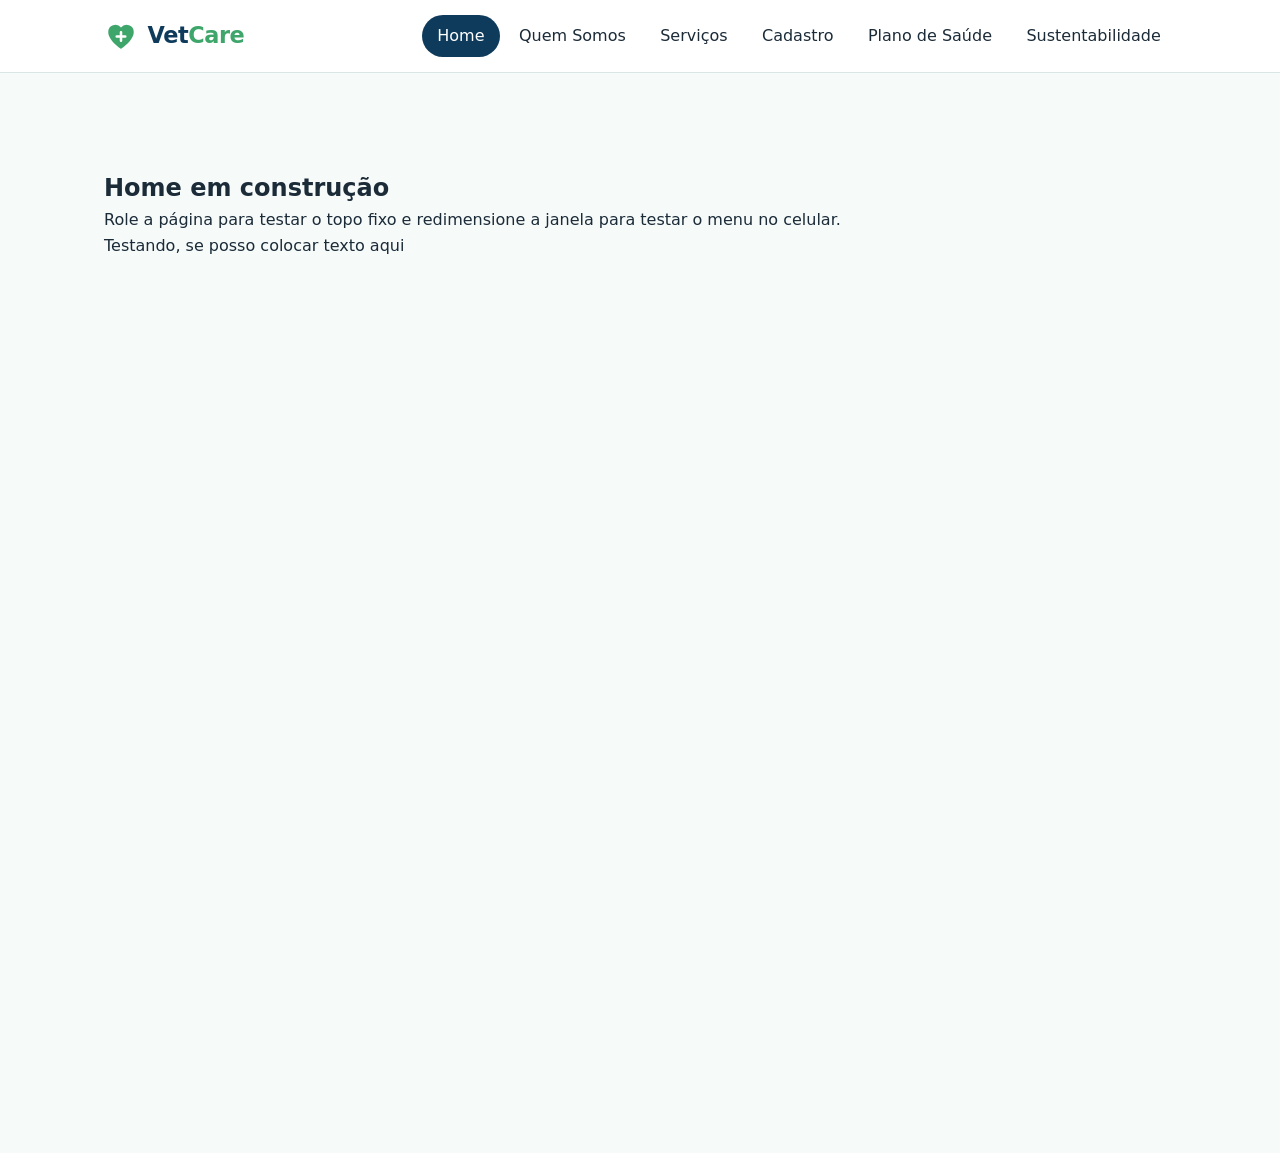
==== site/index.html @ 45925274 "Adiciona base do site: topo, menu e estilos compartilhados" ====
<!DOCTYPE html>
<html lang="pt-BR">
<head>
  <meta charset="UTF-8">
  <meta name="viewport" content="width=device-width, initial-scale=1.0">
  <title>VetCare - Clínica Veterinária</title>

  <link rel="stylesheet" href="css/base.css">
  <link rel="stylesheet" href="css/topo.css">
</head>
<body>

  <header class="topo" data-include="components/header.html"></header>

  <main>
    <!-- Provisório: só para testar o topo. A Home de verdade entra nas próximas partes. -->
    <section class="container" style="padding-block: 6rem; min-height: 120vh;">
      <h1>Home em construção</h1>
      <p>Role a página para testar o topo fixo e redimensione a janela para testar o menu no celular.</p>
      <p> Testando, se posso colocar texto aqui</p>
    </section>
  </main>

  <script src="js/include.js" defer></script>
  <script src="js/menu.js" defer></script>
</body>
</html>
---- site/css/base.css ----
/* ==========================================================
   base.css - padrões compartilhados do site VetCare
   Cores, fontes, espaçamentos e reset. Todas as páginas usam.
   ========================================================== */

:root {
  /* Cores */
  --cor-azul: #0e3b5c;          /* azul profundo: títulos, logo, confiança */
  --cor-azul-medio: #2a6f97;    /* azul de apoio: links e detalhes */
  --cor-verde: #3fa66b;         /* verde saúde: destaques e botões */
  --cor-verde-escuro: #2d8a55;  /* verde no hover */
  --cor-verde-claro: #e3f3ea;   /* fundos suaves */
  --cor-fundo: #f6faf9;         /* fundo geral da página */
  --cor-branco: #ffffff;
  --cor-texto: #1b2b38;
  --cor-texto-suave: #4d6070;
  --cor-borda: #d9e6e3;

  /* Tipografia (para trocar a fonte do site inteiro, mude só esta linha) */
  --fonte: "Segoe UI", system-ui, -apple-system, "Helvetica Neue", Arial, sans-serif;

  /* Espaçamentos */
  --espaco-1: 0.5rem;
  --espaco-2: 1rem;
  --espaco-3: 1.5rem;
  --espaco-4: 2.5rem;
  --espaco-5: 4rem;
  --espaco-6: 6rem;

  /* Layout */
  --largura-max: 1120px;
  --raio: 12px;
}

/* Reset simples */
*, *::before, *::after { box-sizing: border-box; }
* { margin: 0; padding: 0; }

html { scroll-behavior: smooth; }

body {
  font-family: var(--fonte);
  font-size: 1rem;
  line-height: 1.6;
  color: var(--cor-texto);
  background: var(--cor-fundo);
}

img, svg { display: block; max-width: 100%; }
a { color: var(--cor-azul-medio); }

/* Container: centraliza o conteúdo e limita a largura */
.container {
  width: 100%;
  max-width: var(--largura-max);
  margin-inline: auto;
  padding-inline: var(--espaco-3);
}

/* Foco visível para quem navega pelo teclado */
:focus-visible {
  outline: 3px solid var(--cor-azul-medio);
  outline-offset: 2px;
}

/* Respeita quem prefere menos animação */
@media (prefers-reduced-motion: reduce) {
  html { scroll-behavior: auto; }
  *, *::before, *::after { transition: none !important; animation: none !important; }
}
---- site/css/topo.css ----
/* ==========================================================
   topo.css - cabeçalho e menu de navegação (todas as páginas)
   ========================================================== */

.topo {
  position: sticky;
  top: 0;
  z-index: 100;
  background: rgba(255, 255, 255, 0.94);
  backdrop-filter: blur(8px);
  border-bottom: 1px solid var(--cor-borda);
}

.topo__container {
  display: flex;
  align-items: center;
  justify-content: space-between;
  min-height: 72px;
}

/* Logo */
.topo__logo {
  display: flex;
  align-items: center;
  gap: 0.6rem;
  font-size: 1.4rem;
  font-weight: 700;
  letter-spacing: -0.02em;
  color: var(--cor-azul);
  text-decoration: none;
}
.topo__logo-icone { width: 34px; height: 34px; }
.topo__logo-care { color: var(--cor-verde); }

/* Menu (computador) */
.topo__menu ul {
  display: flex;
  gap: 0.25rem;
  list-style: none;
}
.topo__menu a {
  display: block;
  padding: 0.5rem 0.95rem;
  border-radius: 999px;
  font-weight: 500;
  color: var(--cor-texto);
  text-decoration: none;
  transition: background 0.2s, color 0.2s;
}
.topo__menu a:hover { background: var(--cor-verde-claro); color: var(--cor-azul); }
.topo__menu a.ativo { background: var(--cor-azul); color: var(--cor-branco); }

/* Botão hambúrguer (escondido no computador) */
.topo__botao {
  display: none;
  width: 44px;
  height: 44px;
  background: none;
  border: 1px solid var(--cor-borda);
  border-radius: 10px;
  cursor: pointer;
  position: relative;
}
.topo__botao-linha {
  position: absolute;
  left: 11px;
  width: 20px;
  height: 2px;
  background: var(--cor-azul);
  border-radius: 2px;
  transition: transform 0.25s, opacity 0.2s;
}
.topo__botao-linha:nth-child(1) { top: 14px; }
.topo__botao-linha:nth-child(2) { top: 21px; }
.topo__botao-linha:nth-child(3) { top: 28px; }
.topo__botao[aria-expanded="true"] .topo__botao-linha:nth-child(1) { transform: translateY(7px) rotate(45deg); }
.topo__botao[aria-expanded="true"] .topo__botao-linha:nth-child(2) { opacity: 0; }
.topo__botao[aria-expanded="true"] .topo__botao-linha:nth-child(3) { transform: translateY(-7px) rotate(-45deg); }

/* Celular e tablet pequeno */
@media (max-width: 860px) {
  .topo__botao { display: block; }

  .topo__menu {
    display: none;
    position: absolute;
    top: 100%;
    left: 0;
    right: 0;
    padding: var(--espaco-2) var(--espaco-3) var(--espaco-3);
    background: var(--cor-branco);
    border-bottom: 1px solid var(--cor-borda);
  }
  .topo__menu--aberto { display: block; }
  .topo__menu ul { flex-direction: column; gap: 0.15rem; }
  .topo__menu a { padding: 0.8rem 1rem; border-radius: 10px; }
}
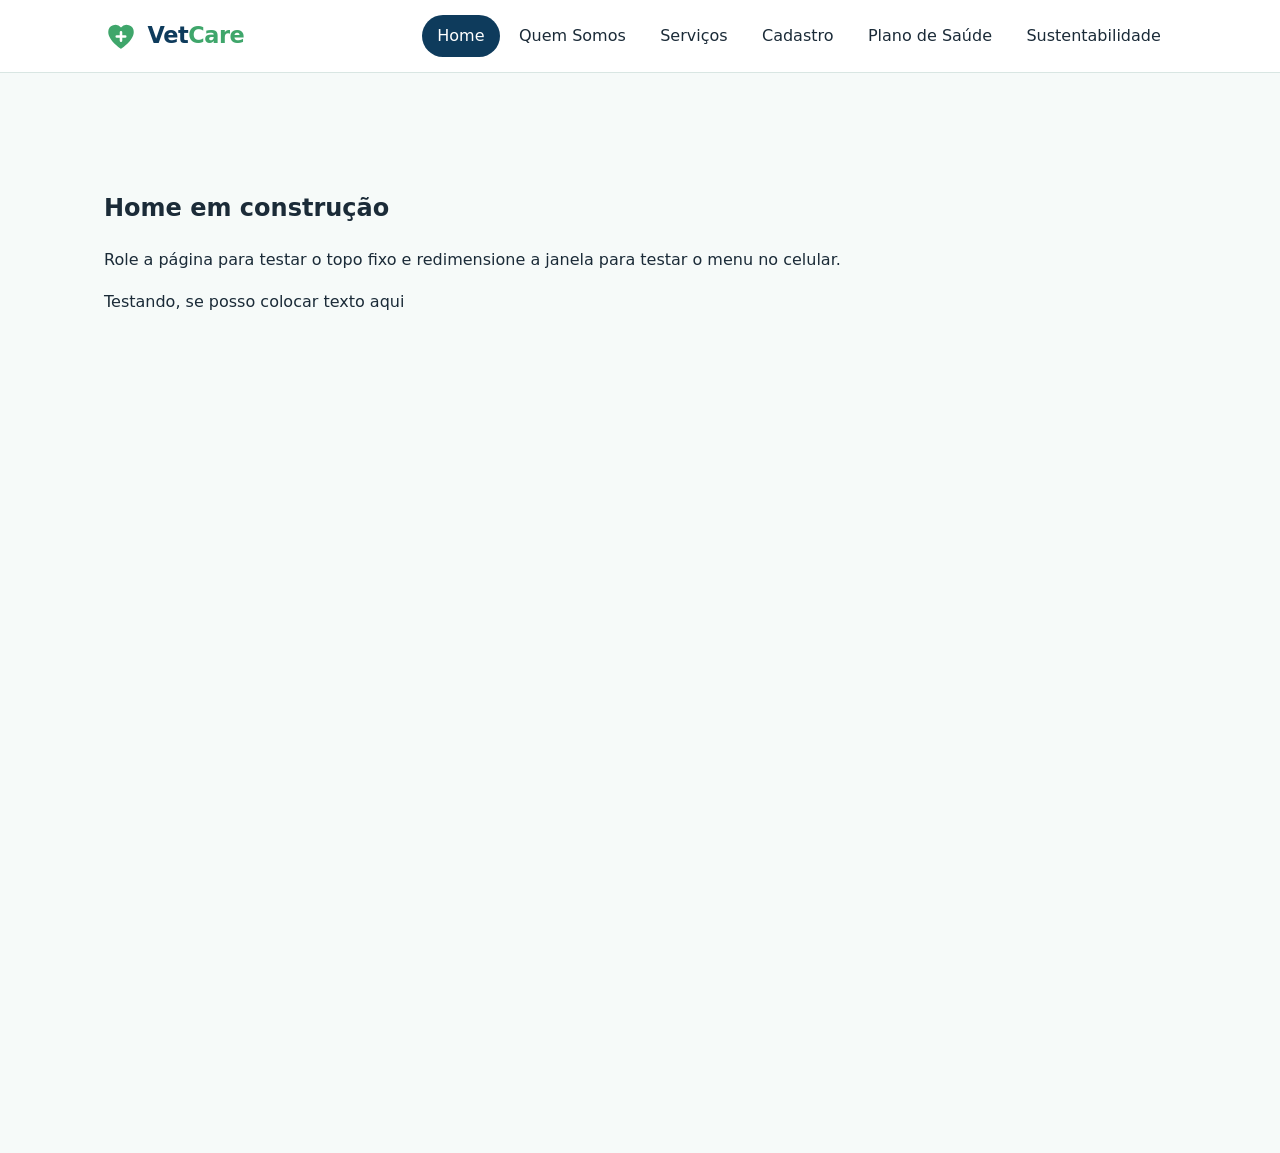
==== commit ca1e4e73: "Adiciona padrao.css e home.css, remove base.css e liga o topo nas paginas" ====
--- a/site/index.html
+++ b/site/index.html
@@ -5,8 +5,9 @@
   <meta name="viewport" content="width=device-width, initial-scale=1.0">
   <title>VetCare - Clínica Veterinária</title>
 
-  <link rel="stylesheet" href="css/base.css">
-  <link rel="stylesheet" href="css/topo.css">
+<link rel="stylesheet" href="css/padrao.css">
+<link rel="stylesheet" href="css/topo.css">
+<link rel="stylesheet" href="css/home.css">
 </head>
 <body>
 
@@ -14,7 +15,7 @@
 
   <main>
     <!-- Provisório: só para testar o topo. A Home de verdade entra nas próximas partes. -->
-    <section class="container" style="padding-block: 6rem; min-height: 120vh;">
+    <section class="home-container" style="padding-block: 6rem; min-height: 120vh;">
       <h1>Home em construção</h1>
       <p>Role a página para testar o topo fixo e redimensione a janela para testar o menu no celular.</p>
       <p> Testando, se posso colocar texto aqui</p>
--- a/site/css/padrao.css
+++ b/site/css/padrao.css
@@ -0,0 +1,45 @@
+/* ==========================================================
+   padrao.css - padrões comuns a TODAS as páginas do VetCare
+   Só o que precisa ser igual: cores, fonte e base do body.
+   Layout e detalhes de cada página ficam no CSS da própria página.
+   ========================================================== */
+
+:root {
+  /* Paleta do site */
+  --cor-azul: #0e3b5c;
+  --cor-azul-medio: #2a6f97;
+  --cor-verde: #3fa66b;
+  --cor-verde-escuro: #2d8a55;
+  --cor-verde-claro: #e3f3ea;
+  --cor-fundo: #f6faf9;
+  --cor-branco: #ffffff;
+  --cor-texto: #1b2b38;
+  --cor-texto-suave: #4d6070;
+  --cor-borda: #d9e6e3;
+
+  /* Fonte do site (para trocar em todas as páginas, mude só esta linha) */
+  --fonte: "Segoe UI", system-ui, -apple-system, "Helvetica Neue", Arial, sans-serif;
+}
+
+*, *::before, *::after {
+  box-sizing: border-box;
+}
+
+body {
+  margin: 0;
+  font-family: var(--fonte);
+  font-size: 1rem;
+  line-height: 1.6;
+  color: var(--cor-texto);
+  background: var(--cor-fundo);
+}
+
+img, svg {
+  max-width: 100%;
+}
+
+/* Foco visível para quem navega pelo teclado */
+:focus-visible {
+  outline: 3px solid var(--cor-azul-medio);
+  outline-offset: 2px;
+}
--- a/site/css/topo.css
+++ b/site/css/topo.css
@@ -1,21 +1,56 @@
 /* ==========================================================
-   topo.css - cabeçalho e menu de navegação (todas as páginas)
+   topo.css - cabeçalho e menu de navegação (compartilhado)
+
+   Este arquivo é AUTOSSUFICIENTE: não depende do CSS de nenhuma
+   página (base.css, style.css etc.).
    ========================================================== */
 
 .topo {
+  /* Cores e fonte do topo (ficam só aqui dentro) */
+  --topo-azul: #0e3b5c;
+  --topo-azul-medio: #2a6f97;
+  --topo-verde: #3fa66b;
+--topo-verde-claro: #e3f3ea;
+  --topo-branco: #ffffff;
+  --topo-texto: #1b2b38;
+  --topo-borda: #d9e6e3;
+  --topo-fonte: "Segoe UI", system-ui, -apple-system, "Helvetica Neue", Arial, sans-serif;
+
   position: sticky;
   top: 0;
   z-index: 100;
   background: rgba(255, 255, 255, 0.94);
   backdrop-filter: blur(8px);
-  border-bottom: 1px solid var(--cor-borda);
+  border-bottom: 1px solid var(--topo-borda);
+  font-family: var(--topo-fonte);
+  font-size: 1rem;
+  line-height: 1.6;
+  text-align: left;
+}
+
+/* Reset local: só vale dentro do topo */
+.topo,
+.topo *,
+.topo *::before,
+.topo *::after {
+  box-sizing: border-box;
+}
+.topo ul,
+.topo li {
+  margin: 0;
+  padding: 0;
+  list-style: none;
 }
 
 .topo__container {
   display: flex;
   align-items: center;
   justify-content: space-between;
+  width: 100%;
+  max-width: 1120px;
   min-height: 72px;
+  margin-inline: auto;
+  padding-inline: 1.5rem;
 }
 
 /* Logo */
@@ -26,37 +61,37 @@
   font-size: 1.4rem;
   font-weight: 700;
   letter-spacing: -0.02em;
-  color: var(--cor-azul);
+  color: var(--topo-azul);
   text-decoration: none;
 }
-.topo__logo-icone { width: 34px; height: 34px; }
-.topo__logo-care { color: var(--cor-verde); }
+.topo__logo-icone { display: block; width: 34px; height: 34px; }
+.topo__logo-care { color: var(--topo-verde); }
 
 /* Menu (computador) */
 .topo__menu ul {
   display: flex;
   gap: 0.25rem;
-  list-style: none;
 }
 .topo__menu a {
   display: block;
   padding: 0.5rem 0.95rem;
   border-radius: 999px;
   font-weight: 500;
-  color: var(--cor-texto);
+  color: var(--topo-texto);
   text-decoration: none;
   transition: background 0.2s, color 0.2s;
 }
-.topo__menu a:hover { background: var(--cor-verde-claro); color: var(--cor-azul); }
-.topo__menu a.ativo { background: var(--cor-azul); color: var(--cor-branco); }
+.topo__menu a:hover { background: var(--topo-verde-claro); color: var(--topo-azul); }
+.topo__menu a.ativo { background: var(--topo-azul); color: var(--topo-branco); }
 
 /* Botão hambúrguer (escondido no computador) */
 .topo__botao {
   display: none;
   width: 44px;
   height: 44px;
+  padding: 0;
   background: none;
-  border: 1px solid var(--cor-borda);
+  border: 1px solid var(--topo-borda);
   border-radius: 10px;
   cursor: pointer;
   position: relative;
@@ -66,7 +101,7 @@
   left: 11px;
   width: 20px;
   height: 2px;
-  background: var(--cor-azul);
+  background: var(--topo-azul);
   border-radius: 2px;
   transition: transform 0.25s, opacity 0.2s;
 }
@@ -76,6 +111,18 @@
 .topo__botao[aria-expanded="true"] .topo__botao-linha:nth-child(1) { transform: translateY(7px) rotate(45deg); }
 .topo__botao[aria-expanded="true"] .topo__botao-linha:nth-child(2) { opacity: 0; }
 .topo__botao[aria-expanded="true"] .topo__botao-linha:nth-child(3) { transform: translateY(-7px) rotate(-45deg); }
+
+/* Foco visível para quem navega pelo teclado */
+.topo a:focus-visible,
+.topo button:focus-visible {
+  outline: 3px solid var(--topo-azul-medio);
+  outline-offset: 2px;
+}
+
+/* Respeita quem prefere menos animação */
+@media (prefers-reduced-motion: reduce) {
+  .topo * { transition: none !important; }
+}
 
 /* Celular e tablet pequeno */
 @media (max-width: 860px) {
@@ -87,11 +134,11 @@
     top: 100%;
     left: 0;
     right: 0;
-    padding: var(--espaco-2) var(--espaco-3) var(--espaco-3);
-    background: var(--cor-branco);
-    border-bottom: 1px solid var(--cor-borda);
+    padding: 1rem 1.5rem 1.5rem;
+    background: var(--topo-branco);
+    border-bottom: 1px solid var(--topo-borda);
   }
   .topo__menu--aberto { display: block; }
   .topo__menu ul { flex-direction: column; gap: 0.15rem; }
   .topo__menu a { padding: 0.8rem 1rem; border-radius: 10px; }
-}
+}
--- a/site/css/home.css
+++ b/site/css/home.css
@@ -0,0 +1,11 @@
+/* ==========================================================
+   home.css - estilos da página Home (index.html)
+    CSS só do Home
+   ========================================================== */
+
+.home-container {
+  width: 100%;
+  max-width: 1120px;
+  margin-inline: auto;
+  padding-inline: 1.5rem;
+}
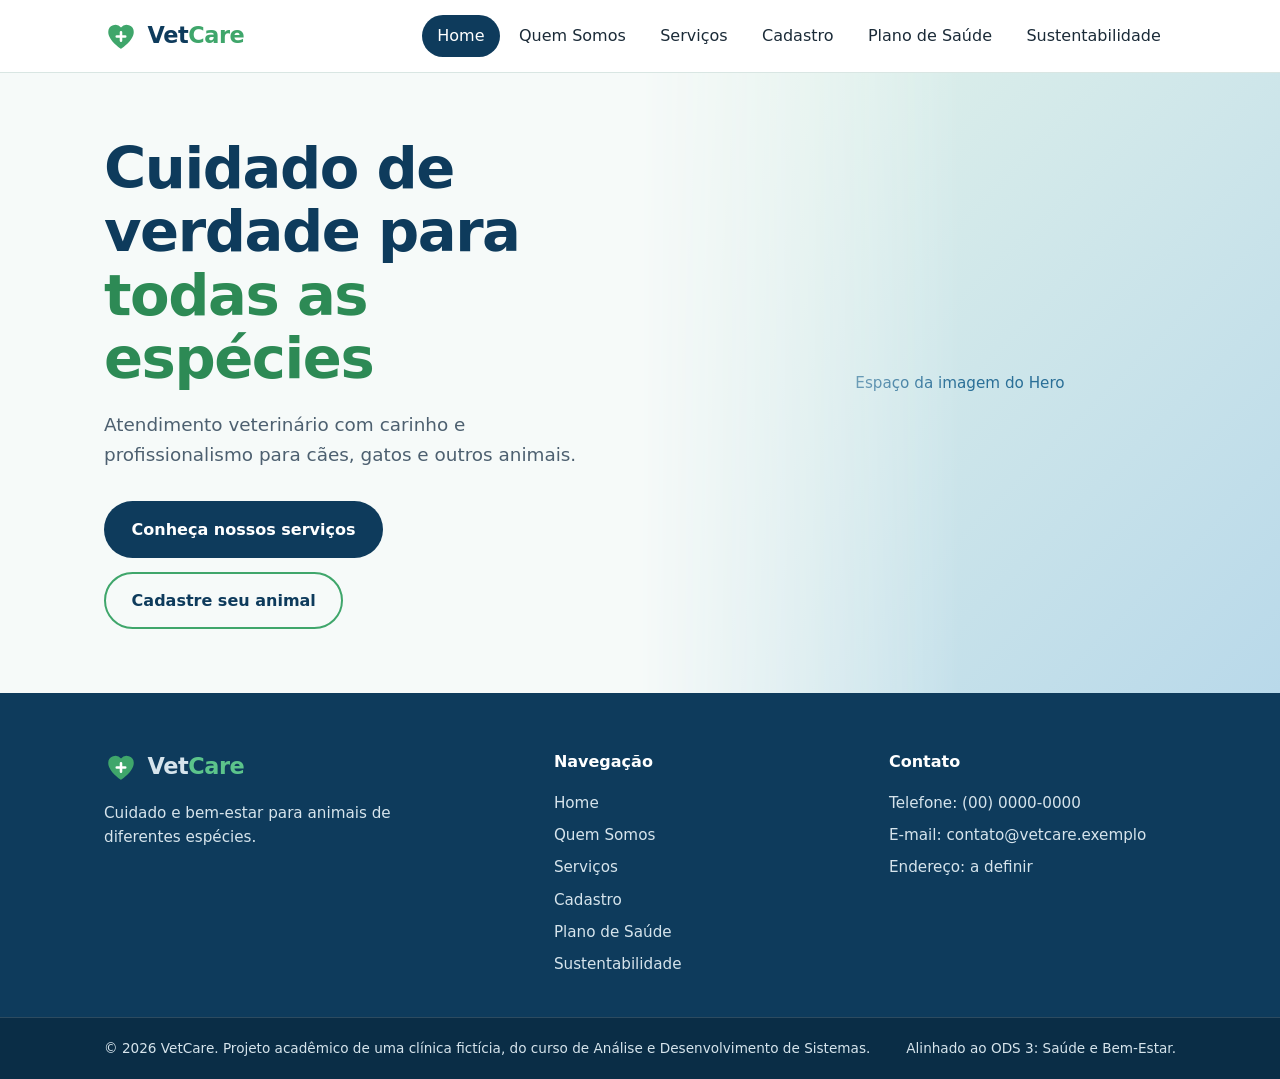
==== commit 881470c5: "Adiciona rodape e Hero da Home" ====
--- a/site/index.html
+++ b/site/index.html
@@ -7,6 +7,7 @@
 
 <link rel="stylesheet" href="css/padrao.css">
 <link rel="stylesheet" href="css/topo.css">
+<link rel="stylesheet" href="css/rodape.css">
 <link rel="stylesheet" href="css/home.css">
 </head>
 <body>
@@ -14,14 +15,35 @@
   <header class="topo" data-include="components/header.html"></header>
 
   <main>
-    <!-- Provisório: só para testar o topo. A Home de verdade entra nas próximas partes. -->
-    <section class="home-container" style="padding-block: 6rem; min-height: 120vh;">
-      <h1>Home em construção</h1>
-      <p>Role a página para testar o topo fixo e redimensione a janela para testar o menu no celular.</p>
-      <p> Testando, se posso colocar texto aqui</p>
-    </section>
-  </main>
 
+  <!-- Hero -->
+  <section class="home-hero" aria-labelledby="home-hero-titulo">
+    <div class="home-container home-hero__conteudo">
+      <div class="home-hero__texto">
+        <h1 class="home-hero__titulo" id="home-hero-titulo">
+          Cuidado de verdade para <span class="home-hero__destaque">todas as espécies</span>
+        </h1>
+        <p class="home-hero__subtitulo">
+          Atendimento veterinário com carinho e profissionalismo para cães, gatos e outros animais.
+        </p>
+        <div class="home-hero__botoes">
+          <a href="servicos.html" class="home-botao home-botao--primario">Conheça nossos serviços</a>
+          <a href="cadastro.html" class="home-botao home-botao--secundario">Cadastre seu animal</a>
+        </div>
+      </div>
+    </div>
+
+    <div class="home-hero__midia">
+      <!-- PROVISÓRIO: quando tiver a foto, apague a div abaixo e use no lugar:
+           <img class="home-hero__imagem" src="img/nome-da-foto.jpg" alt="Descreva o que aparece na foto"> -->
+      <div class="home-hero__placeholder" role="img" aria-label="Espaço reservado para a imagem de destaque">
+        <span>Espaço da imagem do Hero</span>
+      </div>
+    </div>
+  </section>
+
+</main>
+  <footer class="rodape" data-include="components/footer.html"></footer>
   <script src="js/include.js" defer></script>
   <script src="js/menu.js" defer></script>
 </body>
--- a/site/css/rodape.css
+++ b/site/css/rodape.css
@@ -0,0 +1,123 @@
+/* ==========================================================
+   rodape.css - rodapé do site (compartilhado)
+
+   AUTOSSUFICIENTE, como o topo.css: não depende do CSS de
+   nenhuma página. Tudo usa o prefixo "rodape" / "--rodape-".
+   ========================================================== */
+
+.rodape {
+  /* Cores e fonte do rodapé (ficam só aqui dentro) */
+  --rodape-fundo: #0e3b5c;
+  --rodape-fundo-escuro: #0a2d46;
+  --rodape-texto: #d6e4ec;
+  --rodape-titulo: #ffffff;
+  --rodape-verde: #5cc48b;
+  --rodape-borda: rgba(255, 255, 255, 0.14);
+  --rodape-fonte: "Segoe UI", system-ui, -apple-system, "Helvetica Neue", Arial, sans-serif;
+
+  background: var(--rodape-fundo);
+  color: var(--rodape-texto);
+  font-family: var(--rodape-fonte);
+  font-size: 0.95rem;
+  line-height: 1.6;
+  text-align: left;
+}
+
+/* Reset local: só vale dentro do rodapé */
+.rodape,
+.rodape *,
+.rodape *::before,
+.rodape *::after {
+  box-sizing: border-box;
+}
+.rodape ul,
+.rodape li,
+.rodape p {
+  margin: 0;
+  padding: 0;
+}
+.rodape ul { list-style: none; }
+
+/* Colunas */
+.rodape__container {
+  display: grid;
+  grid-template-columns: 1.4fr 1fr 1fr;
+  gap: 3rem;
+  width: 100%;
+  max-width: 1120px;
+  margin-inline: auto;
+  padding: 3.5rem 1.5rem 2.5rem;
+}
+
+/* Marca */
+.rodape__logo {
+  display: inline-flex;
+  align-items: center;
+  gap: 0.6rem;
+  margin-bottom: 1rem;
+  font-size: 1.4rem;
+  font-weight: 700;
+  letter-spacing: -0.02em;
+  color: var(--rodape-titulo);
+  text-decoration: none;
+}
+.rodape__logo-icone { display: block; width: 34px; height: 34px; }
+.rodape__logo-care { color: var(--rodape-verde); }
+.rodape__texto { max-width: 32ch; }
+
+/* Títulos e listas */
+.rodape__titulo {
+  margin: 0 0 1rem;
+  font-size: 1rem;
+  font-weight: 700;
+  color: var(--rodape-titulo);
+}
+.rodape__coluna li + li { margin-top: 0.5rem; }
+
+/* Links */
+.rodape a {
+  color: var(--rodape-texto);
+  text-decoration: none;
+  transition: color 0.2s;
+}
+.rodape a:hover {
+  color: var(--rodape-titulo);
+  text-decoration: underline;
+  text-underline-offset: 3px;
+}
+.rodape a:focus-visible {
+  outline: 3px solid var(--rodape-verde);
+  outline-offset: 3px;
+}
+
+/* Faixa de baixo */
+.rodape__base {
+  background: var(--rodape-fundo-escuro);
+  border-top: 1px solid var(--rodape-borda);
+  font-size: 0.85rem;
+}
+.rodape__container--base {
+  display: flex;
+  flex-wrap: wrap;
+  justify-content: space-between;
+  gap: 0.5rem 2rem;
+  padding-block: 1.25rem;
+}
+
+/* Respeita quem prefere menos animação */
+@media (prefers-reduced-motion: reduce) {
+  .rodape a { transition: none; }
+}
+
+/* Celular e tablet pequeno */
+@media (max-width: 760px) {
+  .rodape__container {
+    grid-template-columns: 1fr;
+    gap: 2rem;
+    padding-top: 2.5rem;
+  }
+  .rodape__container--base {
+    flex-direction: column;
+    padding-top: 1.25rem;
+  }
+}
--- a/site/css/home.css
+++ b/site/css/home.css
@@ -1,6 +1,5 @@
 /* ==========================================================
-   home.css - estilos da página Home (index.html)
-    CSS só do Home
+   Só mexe na Home.
    ========================================================== */
 
 .home-container {
@@ -8,4 +7,141 @@
   max-width: 1120px;
   margin-inline: auto;
   padding-inline: 1.5rem;
+}
+
+/* ---------- Hero ---------- */
+.home-hero {
+  position: relative;
+  overflow: hidden;
+}
+
+.home-hero__conteudo {
+  position: relative;
+  z-index: 1;
+  display: flex;
+  align-items: center;
+  min-height: 34rem;
+  padding-block: 4rem;
+}
+
+.home-hero__texto {
+  max-width: 30rem;
+  animation: home-subir 0.7s ease-out both;
+}
+
+.home-hero__titulo {
+  margin: 0 0 1.25rem;
+  font-size: clamp(2.2rem, 4.6vw, 3.6rem);
+  font-weight: 800;
+  line-height: 1.1;
+  letter-spacing: -0.025em;
+  color: var(--cor-azul);
+}
+
+.home-hero__destaque {
+  color: var(--cor-verde-escuro);
+}
+
+.home-hero__subtitulo {
+  margin: 0 0 2rem;
+  font-size: 1.15rem;
+  color: var(--cor-texto-suave);
+}
+
+.home-hero__botoes {
+  display: flex;
+  flex-wrap: wrap;
+  gap: 0.9rem;
+}
+
+/* ---------- Botões da Home ---------- */
+.home-botao {
+  display: inline-block;
+  padding: 0.85rem 1.6rem;
+  border: 2px solid transparent;
+  border-radius: 999px;
+  font-size: 1rem;
+  font-weight: 600;
+  text-decoration: none;
+  transition: background 0.2s, color 0.2s, transform 0.2s;
+}
+.home-botao:hover {
+  transform: translateY(-2px);
+}
+
+.home-botao--primario {
+  background: var(--cor-azul);
+  color: var(--cor-branco);
+}
+.home-botao--primario:hover {
+  background: var(--cor-azul-medio);
+}
+
+.home-botao--secundario {
+  border-color: var(--cor-verde);
+  color: var(--cor-azul);
+}
+.home-botao--secundario:hover {
+  background: var(--cor-verde-claro);
+}
+
+/* ---------- Imagem do Hero ---------- */
+/* No computador: ocupa a metade direita e se dissolve no fundo, à esquerda */
+.home-hero__midia {
+  position: absolute;
+  top: 0;
+  right: 0;
+  bottom: 0;
+  width: 50%;
+  -webkit-mask-image: linear-gradient(to right, transparent 0%, #000 50%);
+  mask-image: linear-gradient(to right, transparent 0%, #000 50%);
+}
+
+.home-hero__imagem {
+  display: block;
+  width: 100%;
+  height: 100%;
+  object-fit: cover;
+}
+
+/* Espaço provisório, até a foto ser escolhida */
+.home-hero__placeholder {
+  display: grid;
+  place-items: center;
+  width: 100%;
+  height: 100%;
+  background: linear-gradient(135deg, var(--cor-verde-claro), #b9d9ea);
+  color: var(--cor-azul-medio);
+  font-size: 0.95rem;
+}
+
+/* ---------- Animação ---------- */
+@keyframes home-subir {
+  from { opacity: 0; transform: translateY(14px); }
+  to   { opacity: 1; transform: none; }
+}
+
+@media (prefers-reduced-motion: reduce) {
+  .home-hero__texto { animation: none; }
+  .home-botao { transition: none; }
+  .home-botao:hover { transform: none; }
+}
+
+/* ---------- Celular e tablet ---------- */
+@media (max-width: 960px) {
+  .home-hero__conteudo {
+    min-height: 0;
+    padding-block: 3rem 1.5rem;
+  }
+  .home-hero__texto {
+    max-width: none;
+  }
+  /* A imagem desce para baixo do texto e se dissolve de cima para baixo */
+  .home-hero__midia {
+    position: relative;
+    width: 100%;
+    height: 18rem;
+    -webkit-mask-image: linear-gradient(to bottom, transparent 0%, #000 45%);
+    mask-image: linear-gradient(to bottom, transparent 0%, #000 45%);
+  }
 }
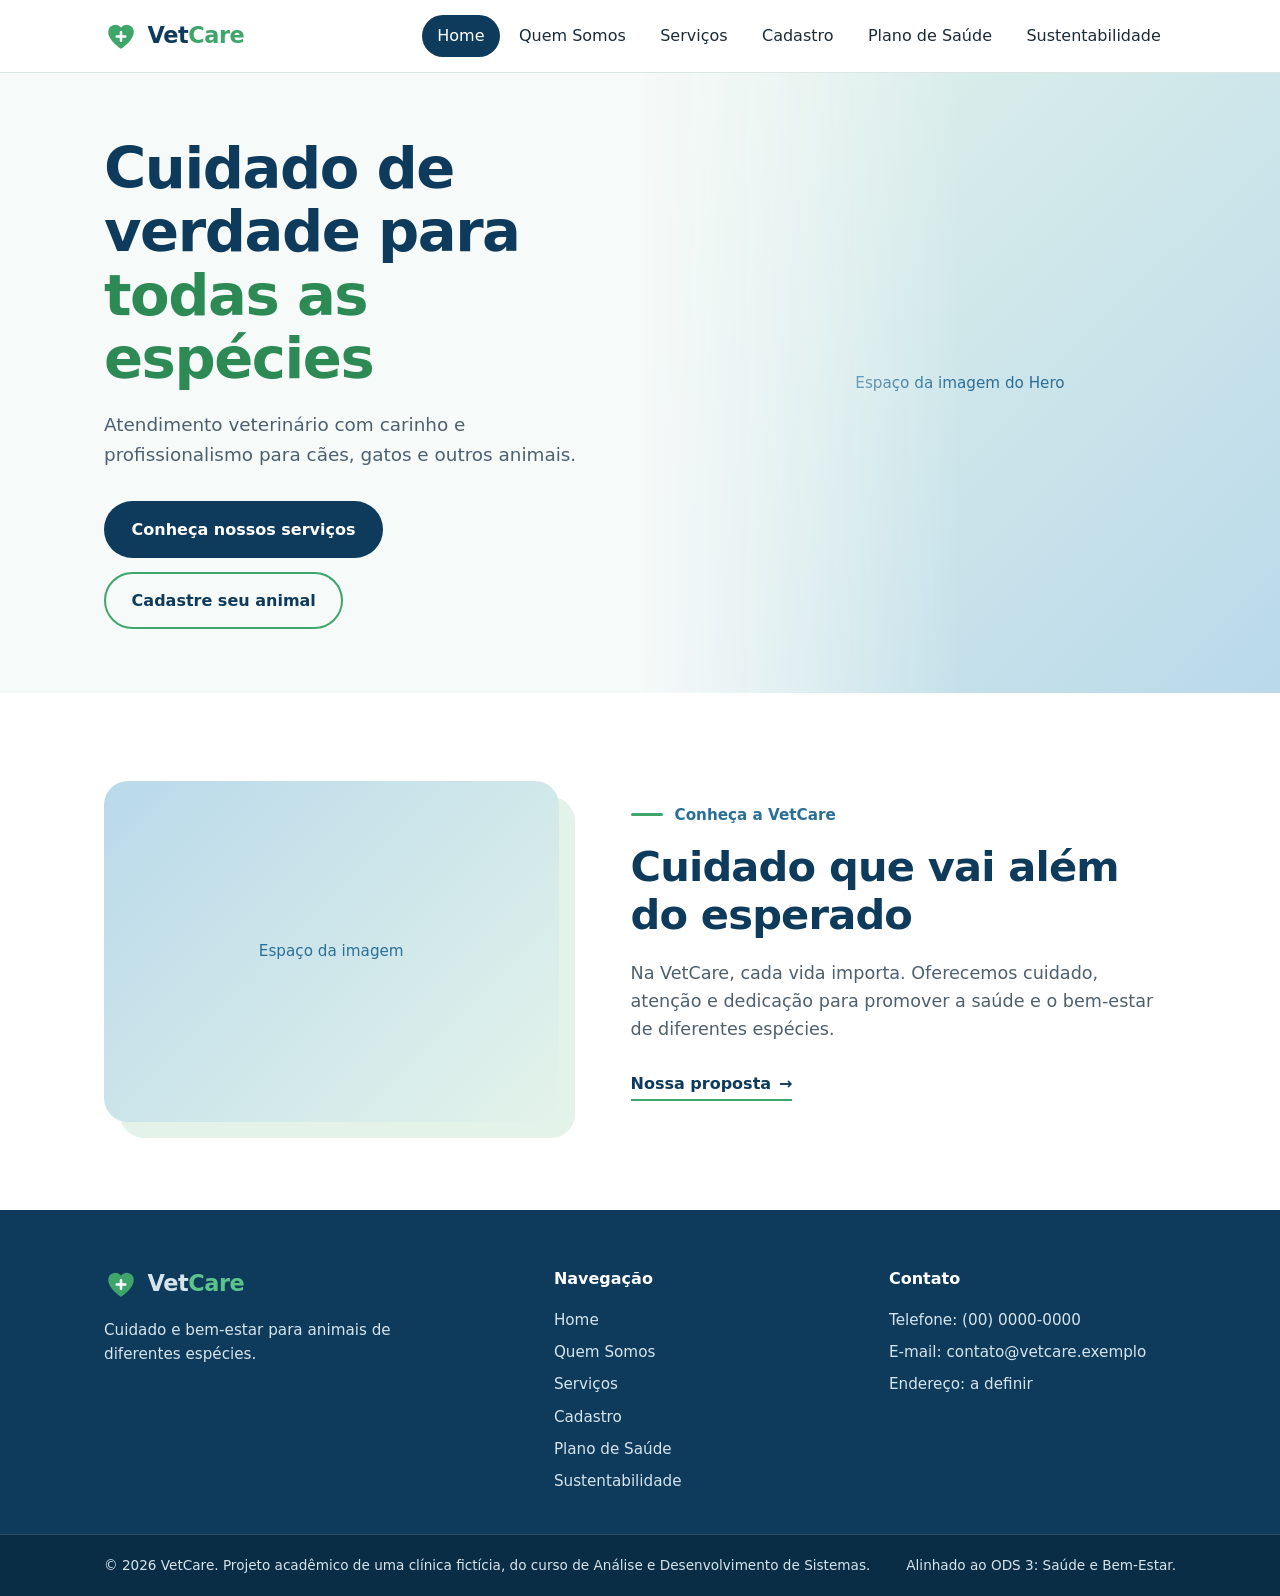
==== commit 33ca1d08: "Adiciona secao Conheca a VetCare na Home" ====
--- a/site/index.html
+++ b/site/index.html
@@ -41,7 +41,31 @@
       </div>
     </div>
   </section>
+  <!-- Conheça a VetCare -->
+  <section class="home-apresentacao" aria-labelledby="home-apresentacao-titulo">
+    <div class="home-container home-apresentacao__grade">
 
+      <div class="home-apresentacao__midia">
+        <div class="home-apresentacao__foto">
+          <!-- PROVISÓRIO: quando tiver a foto, apague a div abaixo e use no lugar:
+               <img src="img/nome-da-foto.jpg" alt="Descreva o que aparece na foto"> -->
+          <div class="home-apresentacao__placeholder" role="img" aria-label="Espaço reservado para a imagem desta seção">
+            <span>Espaço da imagem</span>
+          </div>
+        </div>
+      </div>
+
+      <div class="home-apresentacao__texto">
+        <p class="home-rotulo">Conheça a VetCare</p>
+        <h2 class="home-apresentacao__titulo" id="home-apresentacao-titulo">Cuidado que vai além do esperado</h2>
+        <p class="home-apresentacao__paragrafo">
+          Na VetCare, cada vida importa. Oferecemos cuidado, atenção e dedicação para promover a saúde e o bem-estar de diferentes espécies.
+        </p>
+        <a href="Quem_somos.html" class="home-link-seta">Nossa proposta <span aria-hidden="true">→</span></a>
+      </div>
+
+    </div>
+  </section>
 </main>
   <footer class="rodape" data-include="components/footer.html"></footer>
   <script src="js/include.js" defer></script>
--- a/site/css/home.css
+++ b/site/css/home.css
@@ -144,4 +144,124 @@
     -webkit-mask-image: linear-gradient(to bottom, transparent 0%, #000 45%);
     mask-image: linear-gradient(to bottom, transparent 0%, #000 45%);
   }
+}
+/* ---------- Conheça a VetCare ---------- */
+.home-apresentacao {
+  padding-block: 5.5rem;
+  background: var(--cor-branco);
+  overflow: hidden;
+}
+
+.home-apresentacao__grade {
+  display: grid;
+  grid-template-columns: 5fr 6fr;
+  gap: 4.5rem;
+  align-items: center;
+}
+
+/* Imagem com bloco verde deslocado atrás */
+.home-apresentacao__midia {
+  position: relative;
+}
+.home-apresentacao__midia::before {
+  content: "";
+  position: absolute;
+  inset: 1rem -1rem -1rem 1rem;
+  border-radius: 24px;
+  background: var(--cor-verde-claro);
+}
+
+.home-apresentacao__foto {
+  position: relative;
+  aspect-ratio: 4 / 3;
+  border-radius: 24px;
+  overflow: hidden;
+}
+.home-apresentacao__foto img {
+  display: block;
+  width: 100%;
+  height: 100%;
+  object-fit: cover;
+}
+
+/* Espaço provisório, até a foto ser escolhida */
+.home-apresentacao__placeholder {
+  display: grid;
+  place-items: center;
+  width: 100%;
+  height: 100%;
+  background: linear-gradient(135deg, #b9d9ea, var(--cor-verde-claro));
+  color: var(--cor-azul-medio);
+  font-size: 0.95rem;
+}
+
+/* Rótulo pequeno acima do título (reaproveitável nas outras seções) */
+.home-rotulo {
+  display: flex;
+  align-items: center;
+  gap: 0.75rem;
+  margin: 0 0 1rem;
+  font-size: 0.95rem;
+  font-weight: 700;
+  color: var(--cor-azul-medio);
+}
+.home-rotulo::before {
+  content: "";
+  width: 2rem;
+  height: 3px;
+  border-radius: 2px;
+  background: var(--cor-verde);
+}
+
+.home-apresentacao__titulo {
+  margin: 0 0 1.25rem;
+  font-size: clamp(1.8rem, 3.4vw, 2.6rem);
+  font-weight: 800;
+  line-height: 1.15;
+  letter-spacing: -0.02em;
+  color: var(--cor-azul);
+}
+
+.home-apresentacao__paragrafo {
+  max-width: 34rem;
+  margin: 0 0 1.75rem;
+  font-size: 1.1rem;
+  color: var(--cor-texto-suave);
+}
+
+/* Link com seta (reaproveitável nas outras seções) */
+.home-link-seta {
+  display: inline-flex;
+  align-items: center;
+  gap: 0.5rem;
+  padding-bottom: 2px;
+  border-bottom: 2px solid var(--cor-verde);
+  font-weight: 700;
+  color: var(--cor-azul);
+  text-decoration: none;
+  transition: color 0.2s;
+}
+.home-link-seta span {
+  transition: transform 0.2s;
+}
+.home-link-seta:hover {
+  color: var(--cor-azul-medio);
+}
+.home-link-seta:hover span {
+  transform: translateX(4px);
+}
+
+@media (prefers-reduced-motion: reduce) {
+  .home-link-seta,
+  .home-link-seta span { transition: none; }
+  .home-link-seta:hover span { transform: none; }
+}
+
+@media (max-width: 960px) {
+  .home-apresentacao { padding-block: 3.5rem; }
+  .home-apresentacao__grade {
+    grid-template-columns: 1fr;
+    gap: 2.5rem;
+  }
+  .home-apresentacao__foto { aspect-ratio: 16 / 10; }
 }
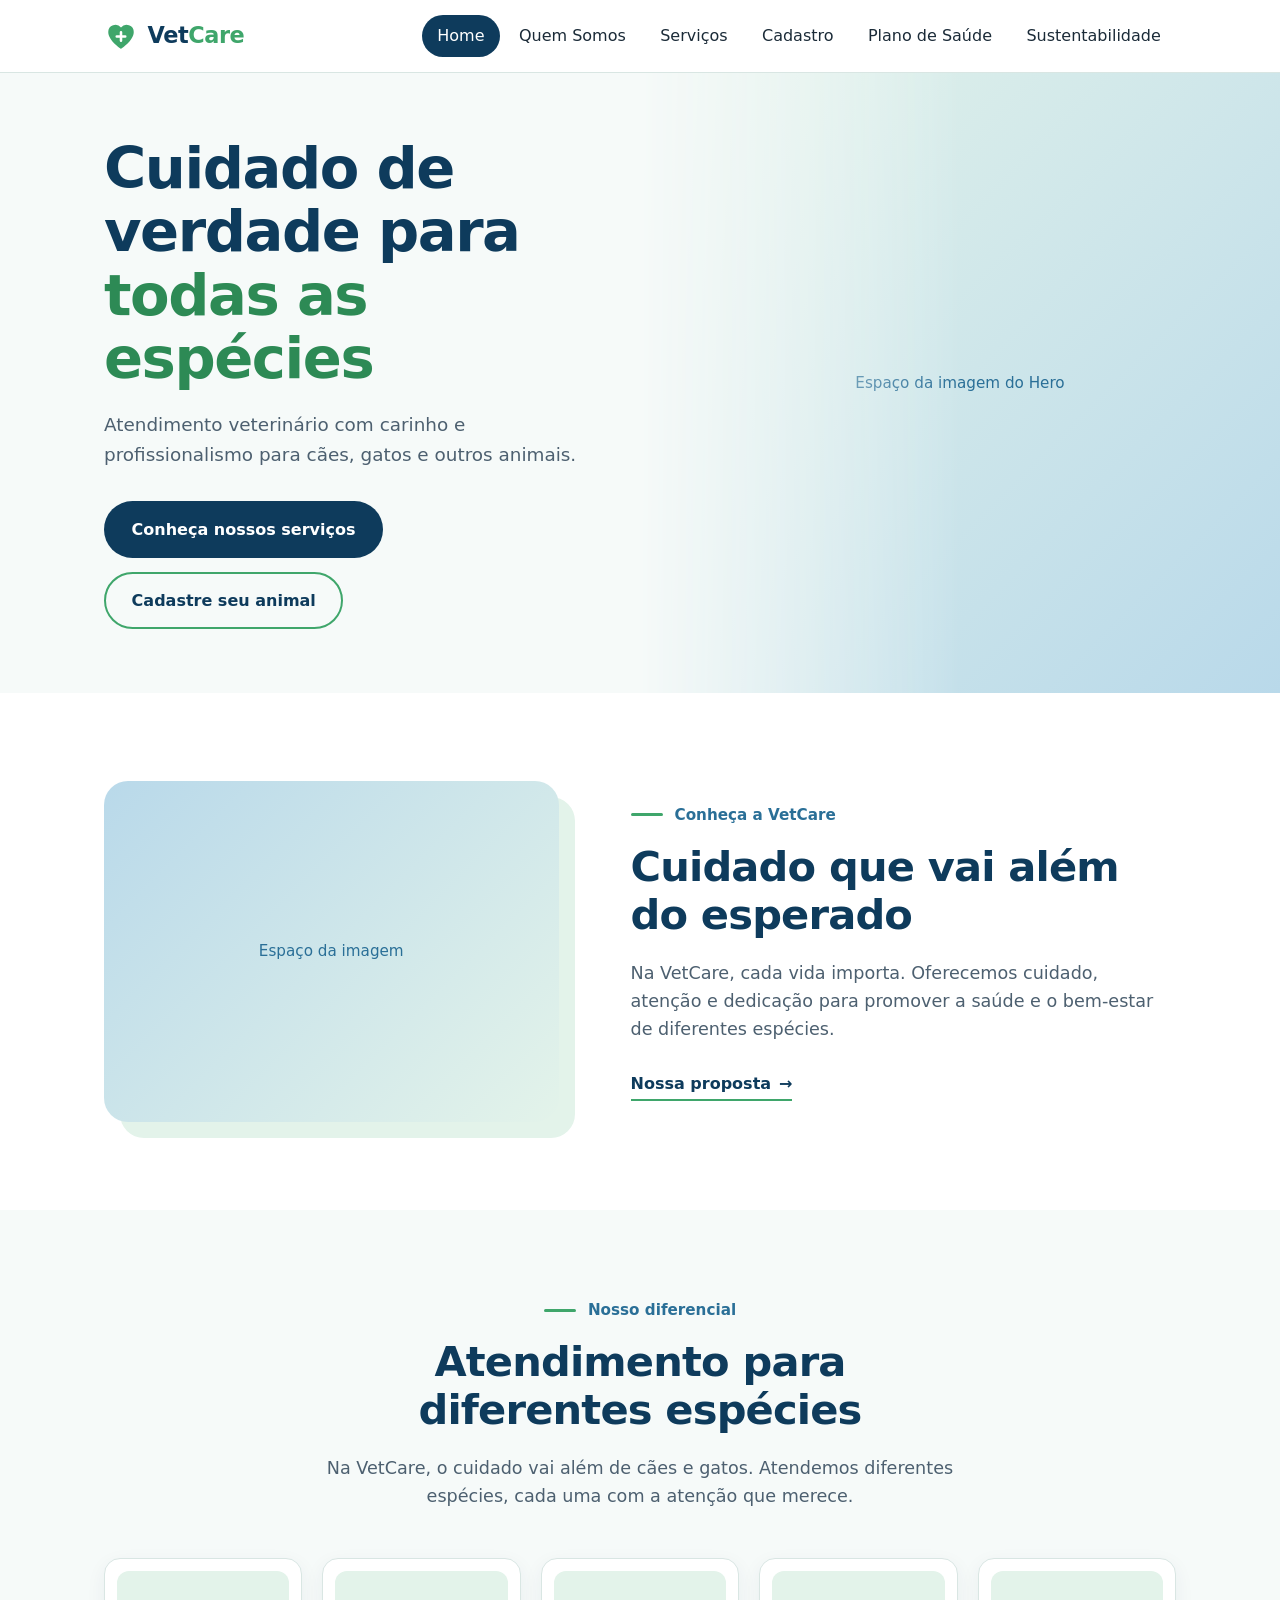
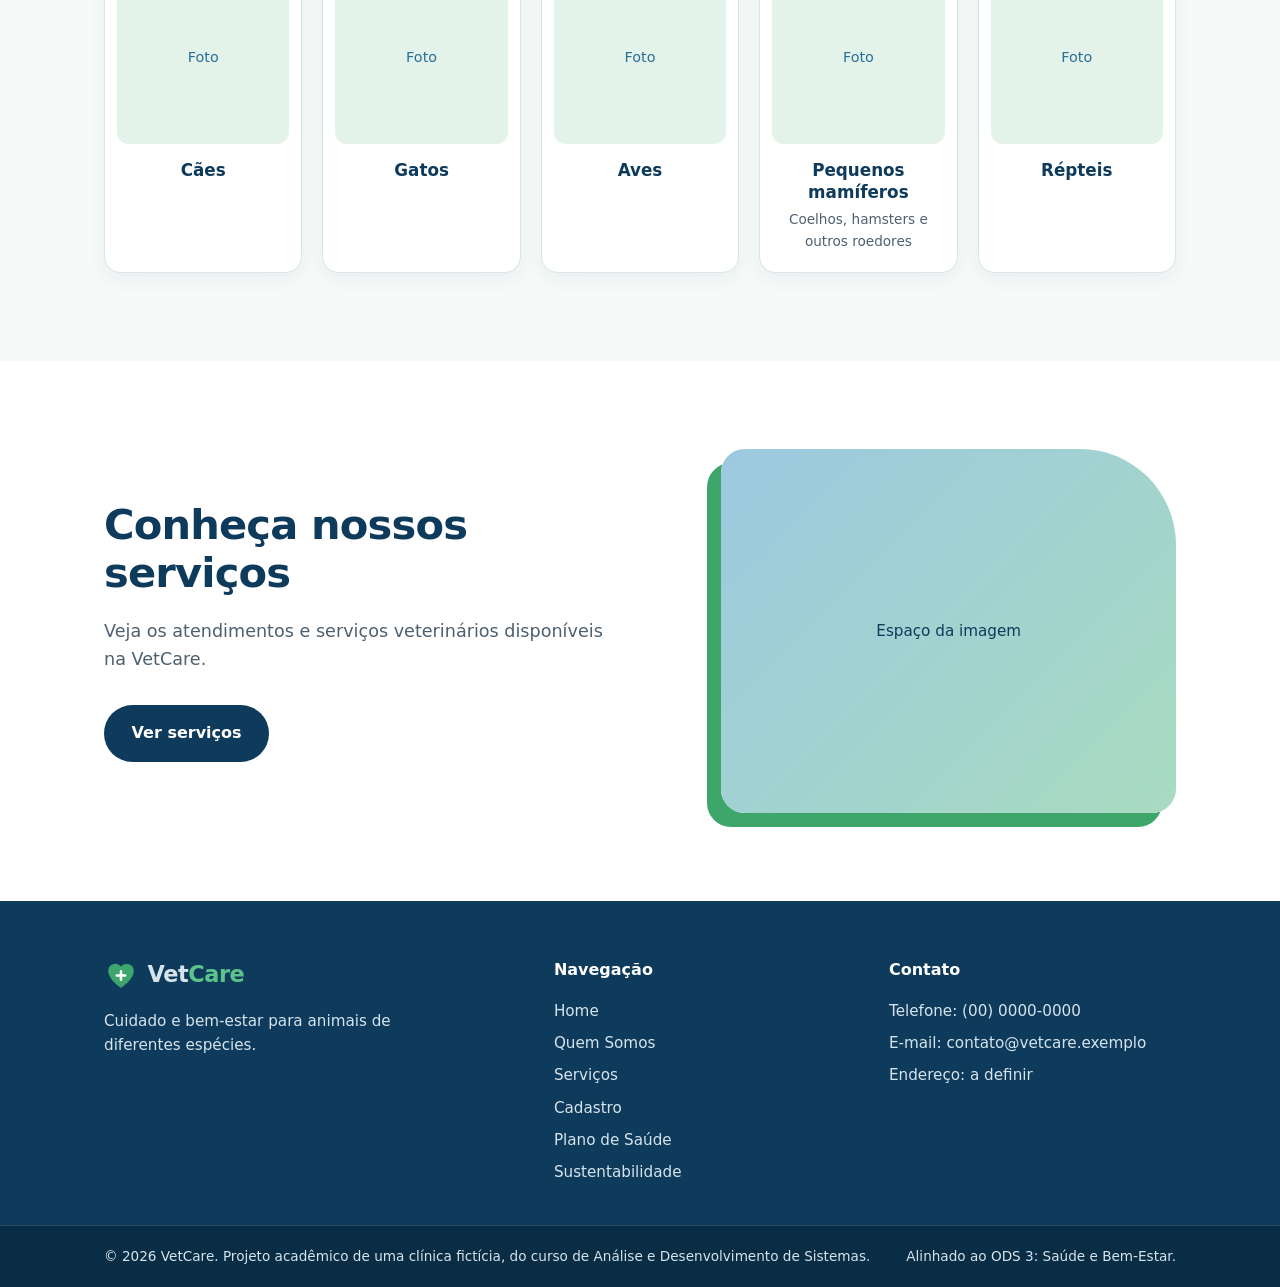
==== commit 710dda55: "Adiciona chamada para Servicos na Home" ====
--- a/site/index.html
+++ b/site/index.html
@@ -66,6 +66,84 @@
 
     </div>
   </section>
+    <!-- Nosso diferencial -->
+  <section class="home-especies" aria-labelledby="home-especies-titulo">
+    <div class="home-container">
+
+      <div class="home-especies__cabecalho">
+        <p class="home-rotulo home-rotulo--centro">Nosso diferencial</p>
+        <h2 class="home-especies__titulo" id="home-especies-titulo">Atendimento para diferentes espécies</h2>
+        <p class="home-especies__texto">
+          Na VetCare, o cuidado vai além de cães e gatos. Atendemos diferentes espécies, cada uma com a atenção que merece.
+        </p>
+      </div>
+
+      <ul class="home-especies__lista">
+
+        <li class="home-especie">
+          <div class="home-especie__foto">
+            <!-- PROVISÓRIO: quando tiver a foto, troque a div abaixo por:
+                 <img src="img/caes.jpg" alt="">
+                 (alt vazio de propósito: o nome do grupo já aparece escrito no card) -->
+            <div class="home-especie__placeholder" aria-hidden="true"><span>Foto</span></div>
+          </div>
+          <h3 class="home-especie__nome">Cães</h3>
+        </li>
+
+        <li class="home-especie">
+          <div class="home-especie__foto">
+            <div class="home-especie__placeholder" aria-hidden="true"><span>Foto</span></div>
+          </div>
+          <h3 class="home-especie__nome">Gatos</h3>
+        </li>
+
+        <li class="home-especie">
+          <div class="home-especie__foto">
+            <div class="home-especie__placeholder" aria-hidden="true"><span>Foto</span></div>
+          </div>
+          <h3 class="home-especie__nome">Aves</h3>
+        </li>
+
+        <li class="home-especie">
+          <div class="home-especie__foto">
+            <div class="home-especie__placeholder" aria-hidden="true"><span>Foto</span></div>
+          </div>
+          <h3 class="home-especie__nome">Pequenos mamíferos</h3>
+          <p class="home-especie__detalhe">Coelhos, hamsters e outros roedores</p>
+        </li>
+
+        <li class="home-especie">
+          <div class="home-especie__foto">
+            <div class="home-especie__placeholder" aria-hidden="true"><span>Foto</span></div>
+          </div>
+          <h3 class="home-especie__nome">Répteis</h3>
+        </li>
+
+      </ul>
+    </div>
+  </section>
+      <!-- Chamada para Serviços -->
+  <section class="home-chamada-servicos" aria-labelledby="home-servicos-titulo">
+    <div class="home-container home-chamada-servicos__grade">
+
+      <div class="home-chamada-servicos__texto">
+        <h2 class="home-chamada-servicos__titulo" id="home-servicos-titulo">Conheça nossos serviços</h2>
+        <p class="home-chamada-servicos__paragrafo">
+          Veja os atendimentos e serviços veterinários disponíveis na VetCare.
+        </p>
+        <a href="servicos.html" class="home-botao home-botao--primario">Ver serviços</a>
+      </div>
+
+      <div class="home-chamada-servicos__foto">
+        <!-- PROVISÓRIO: quando tiver a foto, apague a div abaixo e use no lugar:
+             <img src="img/nome-da-foto.jpg" alt="Descreva o que aparece na foto"> -->
+        <div class="home-chamada-servicos__placeholder" role="img" aria-label="Espaço reservado para a imagem desta seção">
+          <span>Espaço da imagem</span>
+        </div>
+      </div>
+
+    </div>
+  </section>
 </main>
   <footer class="rodape" data-include="components/footer.html"></footer>
   <script src="js/include.js" defer></script>
--- a/site/css/home.css
+++ b/site/css/home.css
@@ -264,4 +264,173 @@
     gap: 2.5rem;
   }
   .home-apresentacao__foto { aspect-ratio: 16 / 10; }
-}+}
+/* ---------- Nosso diferencial ---------- */
+.home-especies {
+  padding-block: 5.5rem;
+}
+
+.home-especies__cabecalho {
+  max-width: 40rem;
+  margin: 0 auto 3rem;
+  text-align: center;
+}
+
+/* Rótulo centralizado (usa o .home-rotulo que já existe) */
+.home-rotulo--centro {
+  justify-content: center;
+}
+
+.home-especies__titulo {
+  margin: 0 0 1.25rem;
+  font-size: clamp(1.8rem, 3.4vw, 2.6rem);
+  font-weight: 800;
+  line-height: 1.15;
+  letter-spacing: -0.02em;
+  color: var(--cor-azul);
+  text-wrap: balance;
+}
+
+.home-especies__texto {
+  margin: 0;
+  font-size: 1.1rem;
+  color: var(--cor-texto-suave);
+}
+
+/* Lista de cards: 5 por linha, a última linha fica centralizada */
+.home-especies__lista {
+  --home-espaco-cards: 1.25rem;
+  display: flex;
+  flex-wrap: wrap;
+  justify-content: center;
+  gap: var(--home-espaco-cards);
+  margin: 0;
+  padding: 0;
+  list-style: none;
+}
+
+.home-especie {
+  width: calc((100% - 4 * var(--home-espaco-cards)) / 5);
+  padding: 0.75rem 0.75rem 1.25rem;
+  background: var(--cor-branco);
+  border: 1px solid var(--cor-borda);
+  border-radius: 16px;
+  box-shadow: 0 6px 20px rgba(14, 59, 92, 0.06);
+  text-align: center;
+}
+
+.home-especie__foto {
+  aspect-ratio: 1 / 1;
+  border-radius: 12px;
+  overflow: hidden;
+}
+.home-especie__foto img {
+  display: block;
+  width: 100%;
+  height: 100%;
+  object-fit: cover;
+}
+
+/* Espaço provisório, até as fotos serem escolhidas */
+.home-especie__placeholder {
+  display: grid;
+  place-items: center;
+  width: 100%;
+  height: 100%;
+  background: var(--cor-verde-claro);
+  color: var(--cor-azul-medio);
+  font-size: 0.9rem;
+}
+
+.home-especie__nome {
+  margin: 1rem 0 0;
+  font-size: 1.05rem;
+  font-weight: 700;
+  line-height: 1.3;
+  color: var(--cor-azul);
+}
+
+.home-especie__detalhe {
+  margin: 0.35rem 0 0;
+  font-size: 0.85rem;
+  color: var(--cor-texto-suave);
+}
+
+/* Tablet: 3 por linha */
+@media (max-width: 960px) {
+  .home-especies { padding-block: 3.5rem; }
+  .home-especie {
+    width: calc((100% - 2 * var(--home-espaco-cards)) / 3);
+  }
+}
+
+/* Celular: 2 por linha */
+@media (max-width: 560px) {
+  .home-especies__cabecalho { margin-bottom: 2rem; }
+  .home-especie {
+    width: calc((100% - var(--home-espaco-cards)) / 2);
+    padding: 0.6rem 0.6rem 1rem;
+  }
+}
+/* ---------- Chamada para Serviços ---------- */
+.home-chamada-servicos {
+  padding-block: 5.5rem;
+  background: var(--cor-branco);
+}
+
+.home-chamada-servicos__grade {
+  display: grid;
+  grid-template-columns: 6fr 5fr;
+  gap: 4.5rem;
+  align-items: center;
+}
+
+.home-chamada-servicos__titulo {
+  margin: 0 0 1.25rem;
+  font-size: clamp(1.8rem, 3.4vw, 2.6rem);
+  font-weight: 800;
+  line-height: 1.15;
+  letter-spacing: -0.02em;
+  color: var(--cor-azul);
+}
+
+.home-chamada-servicos__paragrafo {
+  max-width: 32rem;
+  margin: 0 0 2rem;
+  font-size: 1.1rem;
+  color: var(--cor-texto-suave);
+}
+
+/* Imagem com um canto superior direito bem arredondado e bloco verde atrás */
+.home-chamada-servicos__foto {
+  aspect-ratio: 5 / 4;
+  border-radius: 24px 96px 24px 24px;
+  overflow: hidden;
+  box-shadow: -14px 14px 0 var(--cor-verde);
+}
+.home-chamada-servicos__foto img {
+  display: block;
+  width: 100%;
+  height: 100%;
+  object-fit: cover;
+}
+
+/* Espaço provisório, até a foto ser escolhida */
+.home-chamada-servicos__placeholder {
+  display: grid;
+  place-items: center;
+  width: 100%;
+  height: 100%;
+  background: linear-gradient(135deg, #9cc9e0, #a8dbc0);
+  color: var(--cor-azul);
+  font-size: 0.95rem;
+}
+
+@media (max-width: 960px) {
+  .home-chamada-servicos { padding-block: 3.5rem; }
+  .home-chamada-servicos__grade {
+    grid-template-columns: 1fr;
+    gap: 2.5rem;
+  }
+  .home-chamada-servicos__foto { aspect-ratio: 16 / 10; }
+} 
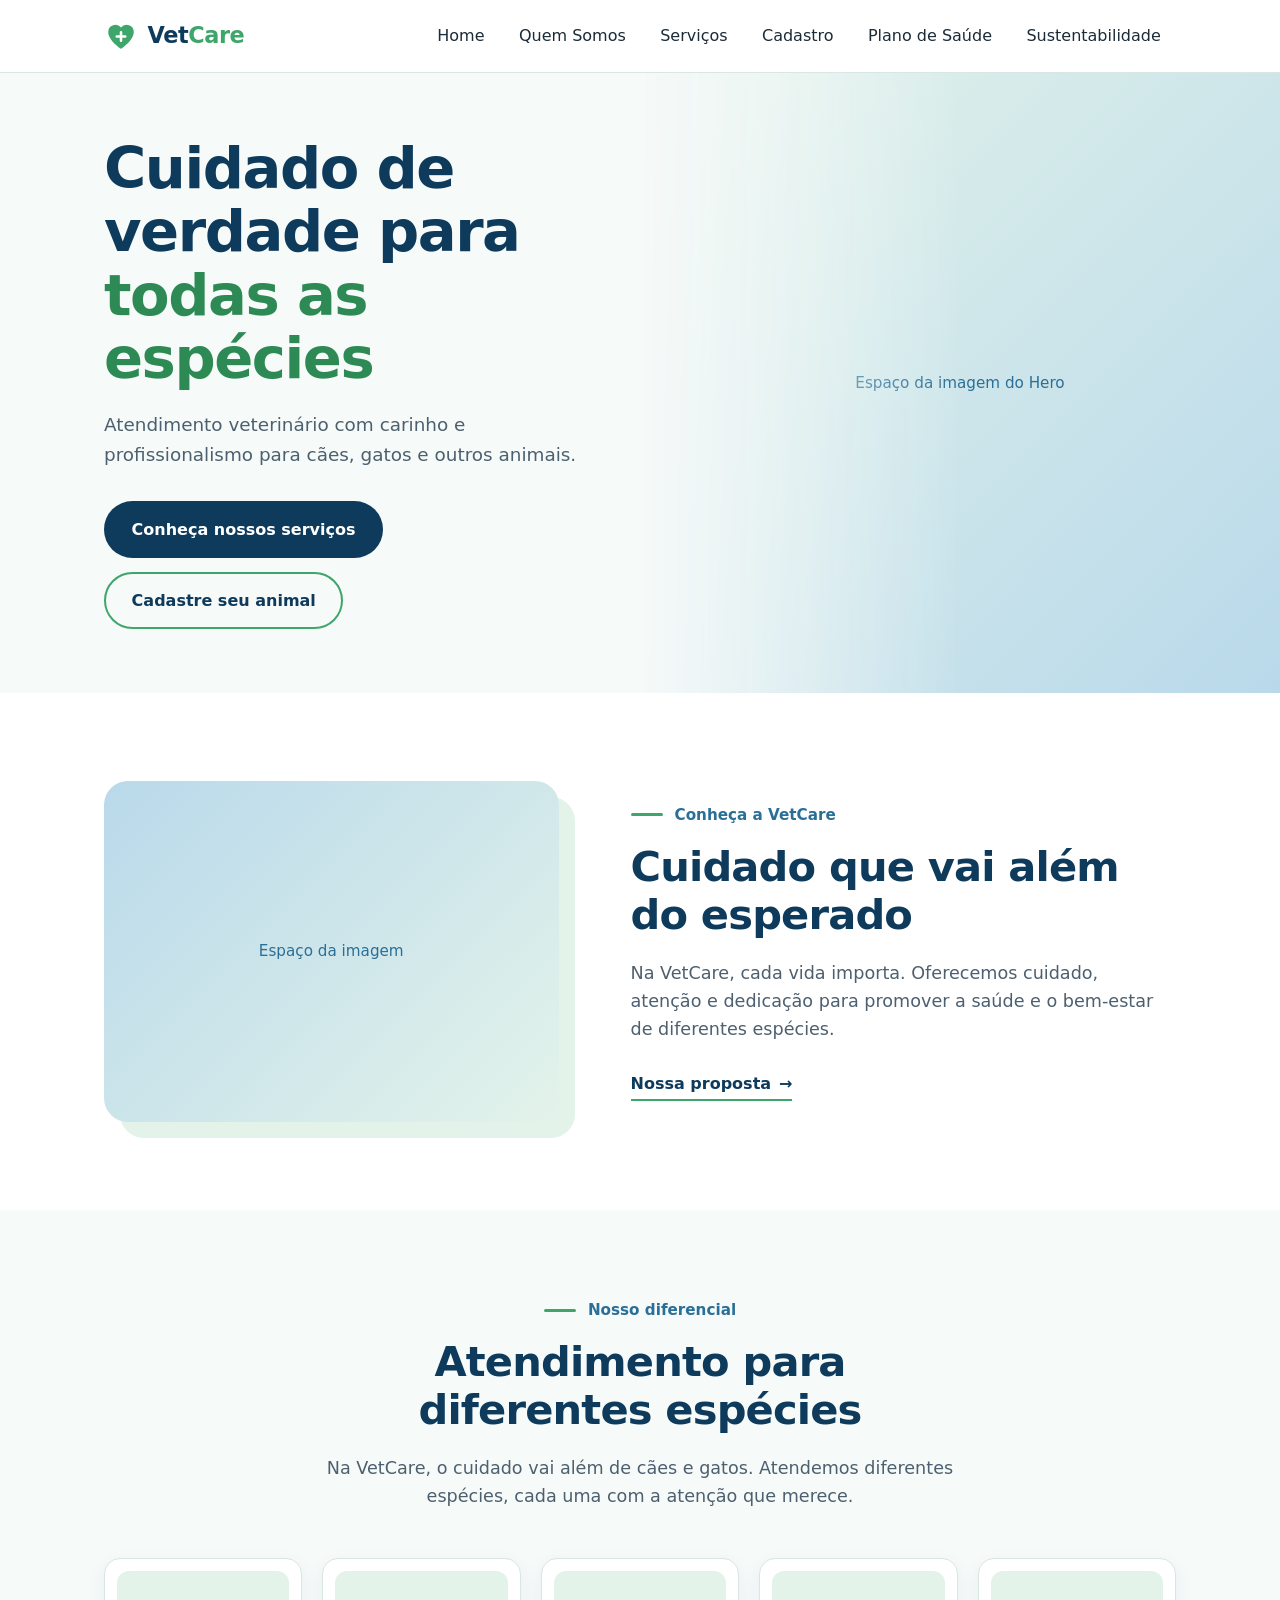
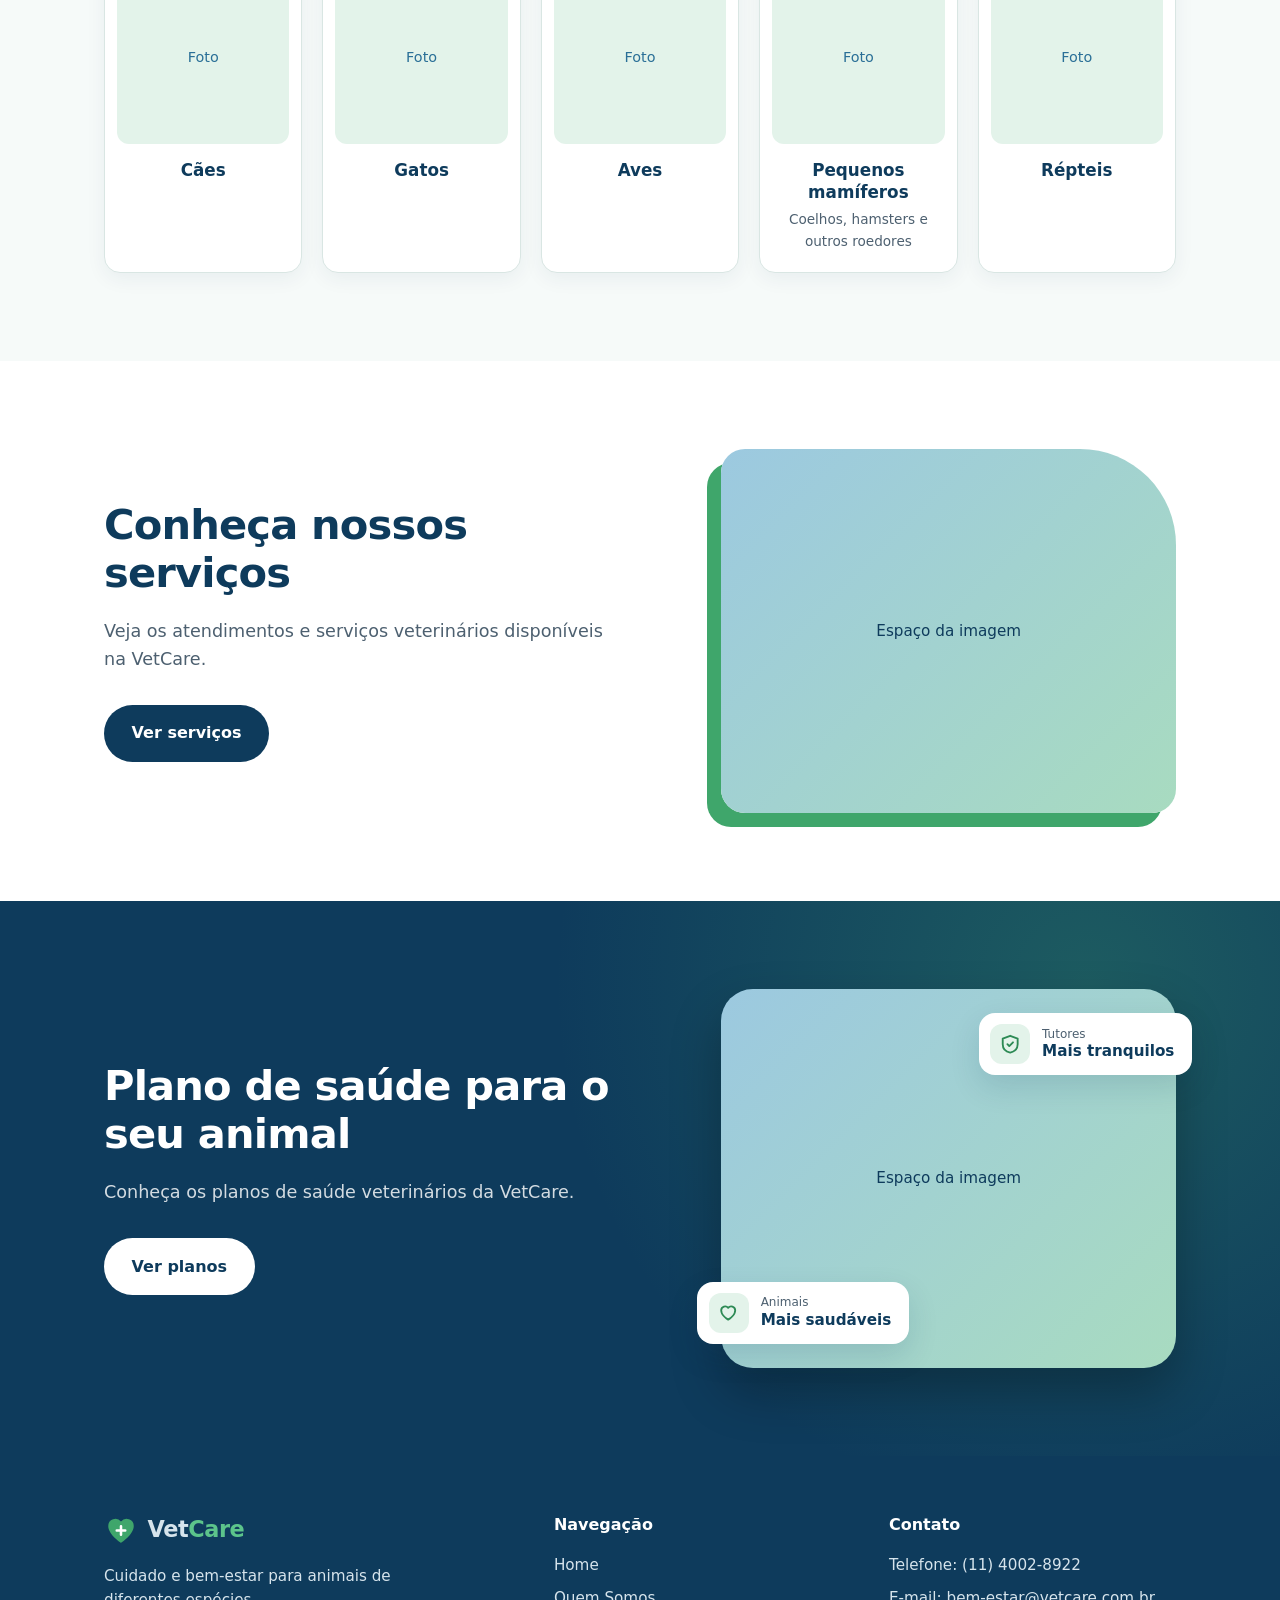
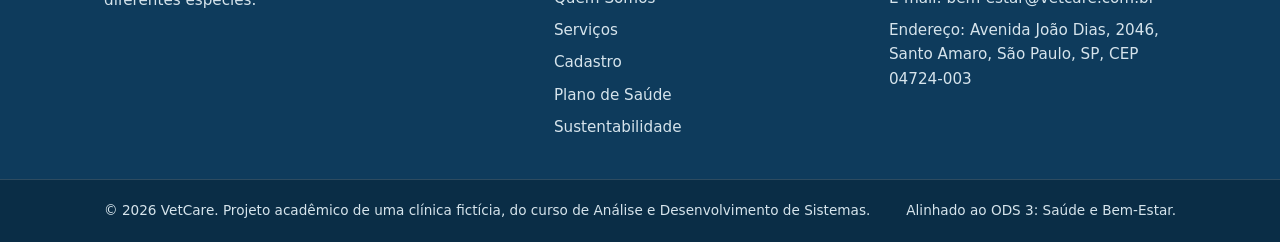
==== commit 88e6f3ae: "Adiciona chamada para Plano de Saude com imagem na Home" ====
--- a/site/index.html
+++ b/site/index.html
@@ -144,6 +144,55 @@
 
     </div>
   </section>
+   <!-- Chamada para Plano de Saúde -->
+  <section class="home-plano" aria-labelledby="home-plano-titulo">
+    <div class="home-container home-plano__grade">
+
+      <div class="home-plano__texto">
+        <h2 class="home-plano__titulo" id="home-plano-titulo">Plano de saúde para o seu animal</h2>
+        <p class="home-plano__paragrafo">
+          Conheça os planos de saúde veterinários da VetCare.
+        </p>
+        <a href="plano-de-saude.html" class="home-botao home-botao--claro">Ver planos</a>
+      </div>
+
+      <div class="home-plano__midia">
+        <div class="home-plano__foto">
+          <!-- PROVISÓRIO: quando tiver a foto, apague a div abaixo e use no lugar:
+               <img src="img/nome-da-foto.jpg" alt="Descreva o que aparece na foto"> -->
+          <div class="home-plano__placeholder" role="img" aria-label="Espaço reservado para a imagem desta seção">
+            <span>Espaço da imagem</span>
+          </div>
+        </div>
+
+        <div class="home-selo home-selo--topo">
+          <span class="home-selo__icone">
+            <svg viewBox="0 0 24 24" fill="none" stroke="currentColor" stroke-width="2" stroke-linecap="round" stroke-linejoin="round" aria-hidden="true">
+              <path d="M12 3l8 3v6c0 4.5-3.2 8-8 9-4.8-1-8-4.5-8-9V6l8-3z"/>
+              <path d="M9 12l2 2 4-4"/>
+            </svg>
+          </span>
+          <span class="home-selo__texto">
+            <span class="home-selo__rotulo">Tutores</span>
+            <span class="home-selo__titulo">Mais tranquilos</span>
+          </span>
+        </div>
+
+        <div class="home-selo home-selo--base">
+          <span class="home-selo__icone">
+            <svg viewBox="0 0 24 24" fill="none" stroke="currentColor" stroke-width="2" stroke-linecap="round" stroke-linejoin="round" aria-hidden="true">
+              <path d="M12 20s-7.5-4.6-7.5-10.2A4.3 4.3 0 0 1 12 7.3a4.3 4.3 0 0 1 7.5 2.5C19.5 15.4 12 20 12 20z"/>
+            </svg>
+          </span>
+          <span class="home-selo__texto">
+            <span class="home-selo__rotulo">Animais</span>
+            <span class="home-selo__titulo">Mais saudáveis</span>
+          </span>
+        </div>
+      </div>
+
+    </div>
+  </section>
 </main>
   <footer class="rodape" data-include="components/footer.html"></footer>
   <script src="js/include.js" defer></script>
--- a/site/css/home.css
+++ b/site/css/home.css
@@ -433,4 +433,131 @@
     gap: 2.5rem;
   }
   .home-chamada-servicos__foto { aspect-ratio: 16 / 10; }
-} +} 
+/* ---------- Chamada para Plano de Saúde ---------- */
+.home-plano {
+  padding-block: 5.5rem;
+  background:
+    radial-gradient(circle at 85% 15%, rgba(63, 166, 107, 0.3), transparent 45%),
+    var(--cor-azul);
+  overflow: hidden;
+}
+
+.home-plano__grade {
+  display: grid;
+  grid-template-columns: 6fr 5fr;
+  gap: 4.5rem;
+  align-items: center;
+}
+
+.home-plano__titulo {
+  margin: 0 0 1.25rem;
+  font-size: clamp(1.8rem, 3.4vw, 2.6rem);
+  font-weight: 800;
+  line-height: 1.15;
+  letter-spacing: -0.02em;
+  color: var(--cor-branco);
+}
+
+.home-plano__paragrafo {
+  max-width: 32rem;
+  margin: 0 0 2rem;
+  font-size: 1.1rem;
+  color: rgba(255, 255, 255, 0.82);
+}
+
+/* Imagem grande com cartões flutuantes por cima */
+.home-plano__midia {
+  position: relative;
+}
+
+.home-plano__foto {
+  aspect-ratio: 6 / 5;
+  border-radius: 32px;
+  overflow: hidden;
+  box-shadow: 0 24px 50px rgba(0, 0, 0, 0.28);
+}
+.home-plano__foto img {
+  display: block;
+  width: 100%;
+  height: 100%;
+  object-fit: cover;
+}
+
+/* Espaço provisório, até a foto ser escolhida */
+.home-plano__placeholder {
+  display: grid;
+  place-items: center;
+  width: 100%;
+  height: 100%;
+  background: linear-gradient(135deg, #9cc9e0, #a8dbc0);
+  color: var(--cor-azul);
+  font-size: 0.95rem;
+}
+
+/* Botão claro, para usar sobre fundos escuros */
+.home-botao--claro {
+  background: var(--cor-branco);
+  color: var(--cor-azul);
+}
+.home-botao--claro:hover {
+  background: var(--cor-verde-claro);
+}
+
+/* Foco do teclado visível sobre o fundo escuro */
+.home-plano a:focus-visible {
+  outline-color: var(--cor-branco);
+}
+
+/* ---------- Cartões flutuantes (reaproveitáveis em outras seções) ---------- */
+.home-selo {
+  position: absolute;
+  display: flex;
+  align-items: center;
+  gap: 0.75rem;
+  padding: 0.7rem 1.1rem 0.7rem 0.7rem;
+  background: var(--cor-branco);
+  border-radius: 16px;
+  box-shadow: 0 12px 30px rgba(14, 59, 92, 0.14);
+}
+.home-selo--topo { top: 1.5rem; right: -1rem; }
+.home-selo--base { bottom: 1.5rem; left: -1.5rem; }
+
+.home-selo__icone {
+  display: grid;
+  place-items: center;
+  width: 2.5rem;
+  height: 2.5rem;
+  border-radius: 12px;
+  background: var(--cor-verde-claro);
+  color: var(--cor-verde-escuro);
+}
+.home-selo__icone svg {
+  width: 1.4rem;
+  height: 1.4rem;
+}
+
+.home-selo__rotulo {
+  display: block;
+  font-size: 0.75rem;
+  line-height: 1.3;
+  color: var(--cor-texto-suave);
+}
+.home-selo__titulo {
+  display: block;
+  font-size: 0.95rem;
+  font-weight: 700;
+  line-height: 1.3;
+  color: var(--cor-azul);
+}
+
+@media (max-width: 960px) {
+  .home-plano { padding-block: 3.5rem; }
+  .home-plano__grade {
+    grid-template-columns: 1fr;
+    gap: 2.5rem;
+  }
+  .home-plano__foto { aspect-ratio: 16 / 10; }
+  .home-selo--topo { top: 0.75rem; right: 0.75rem; }
+  .home-selo--base { bottom: 0.75rem; left: 0.75rem; }
+}
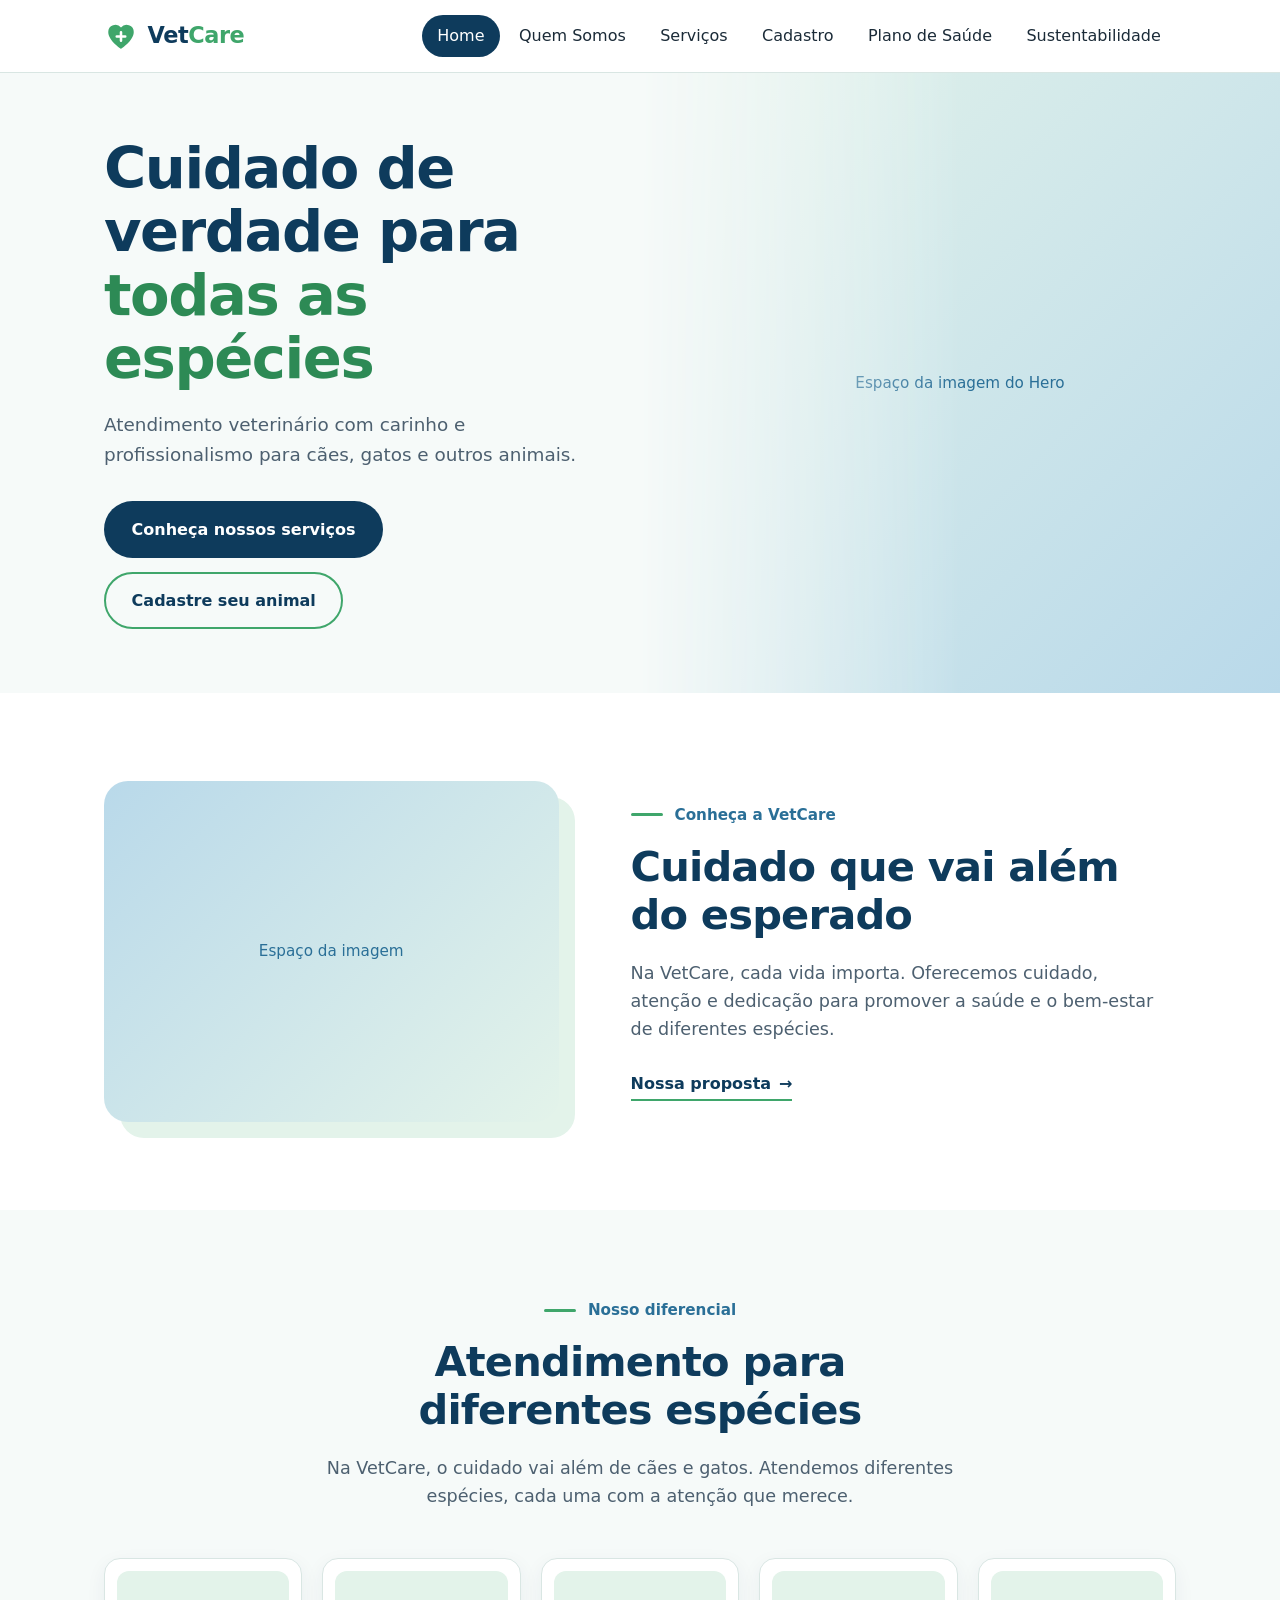
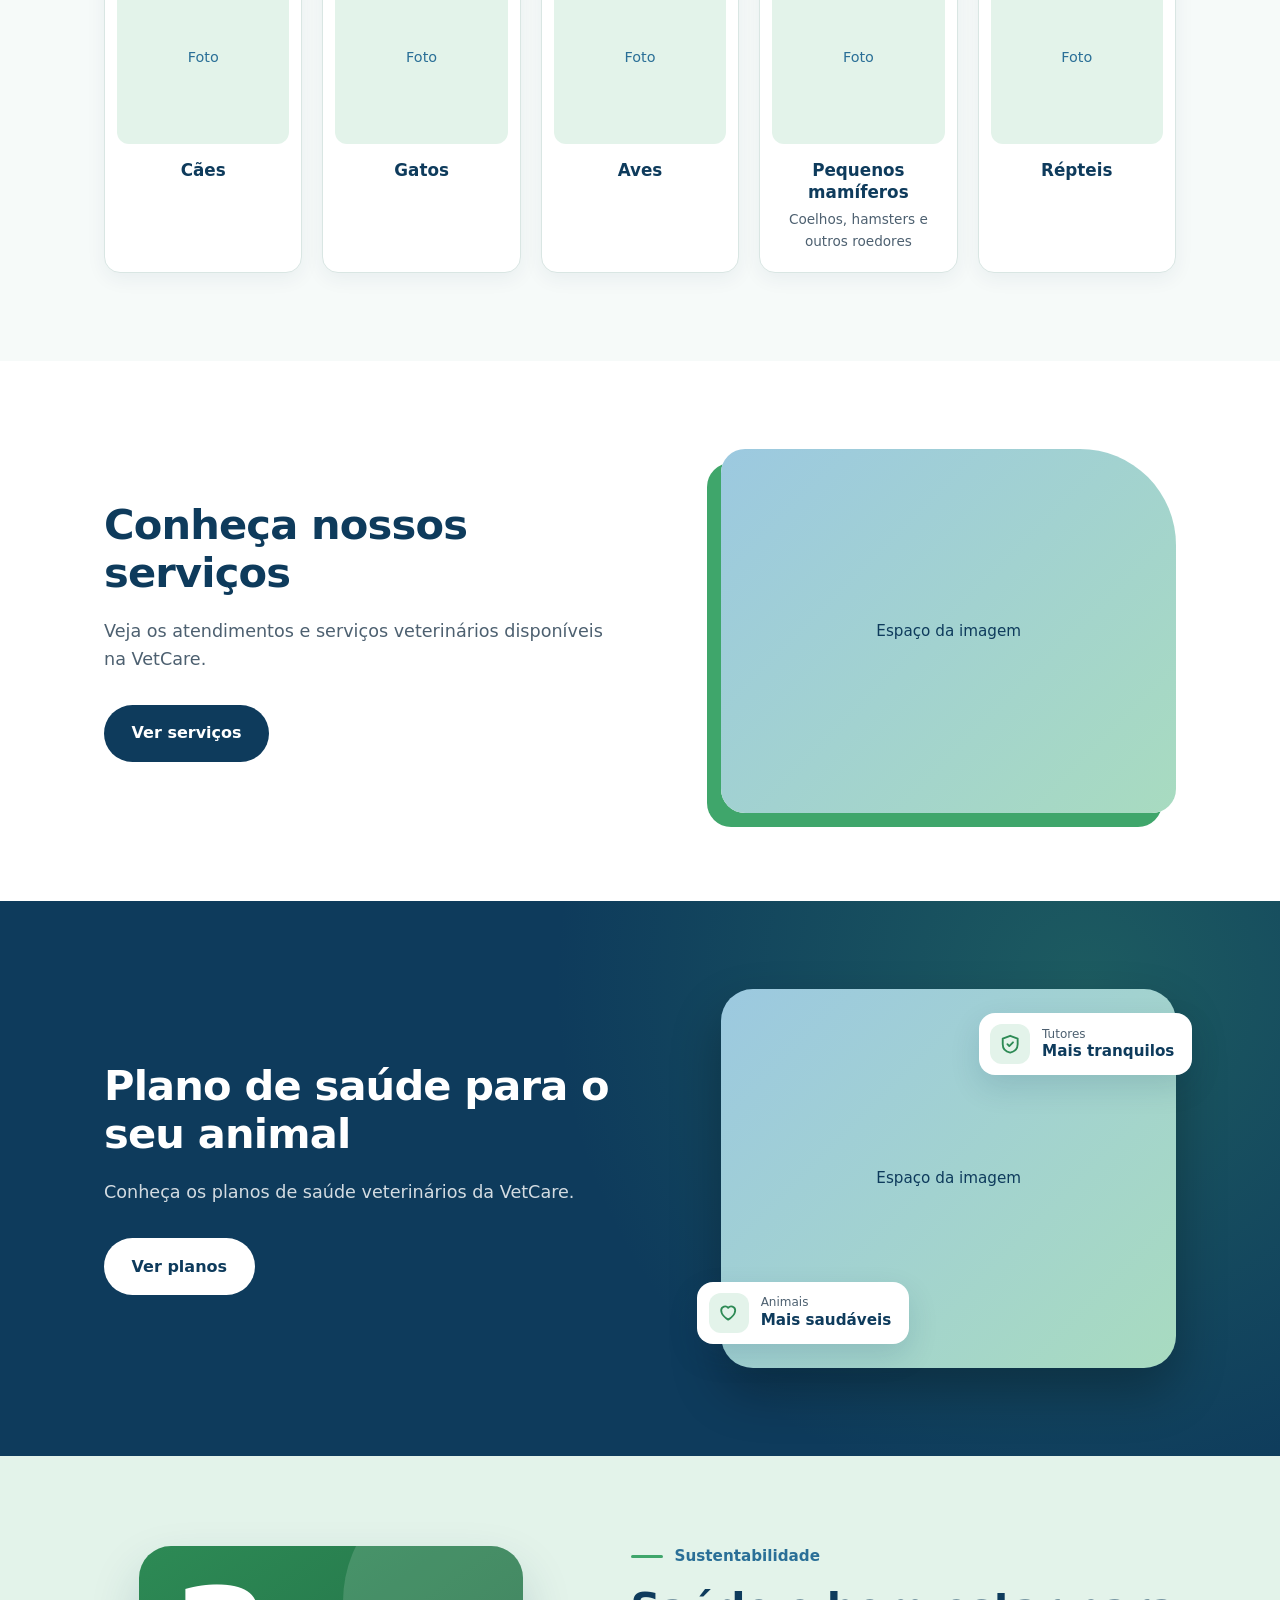
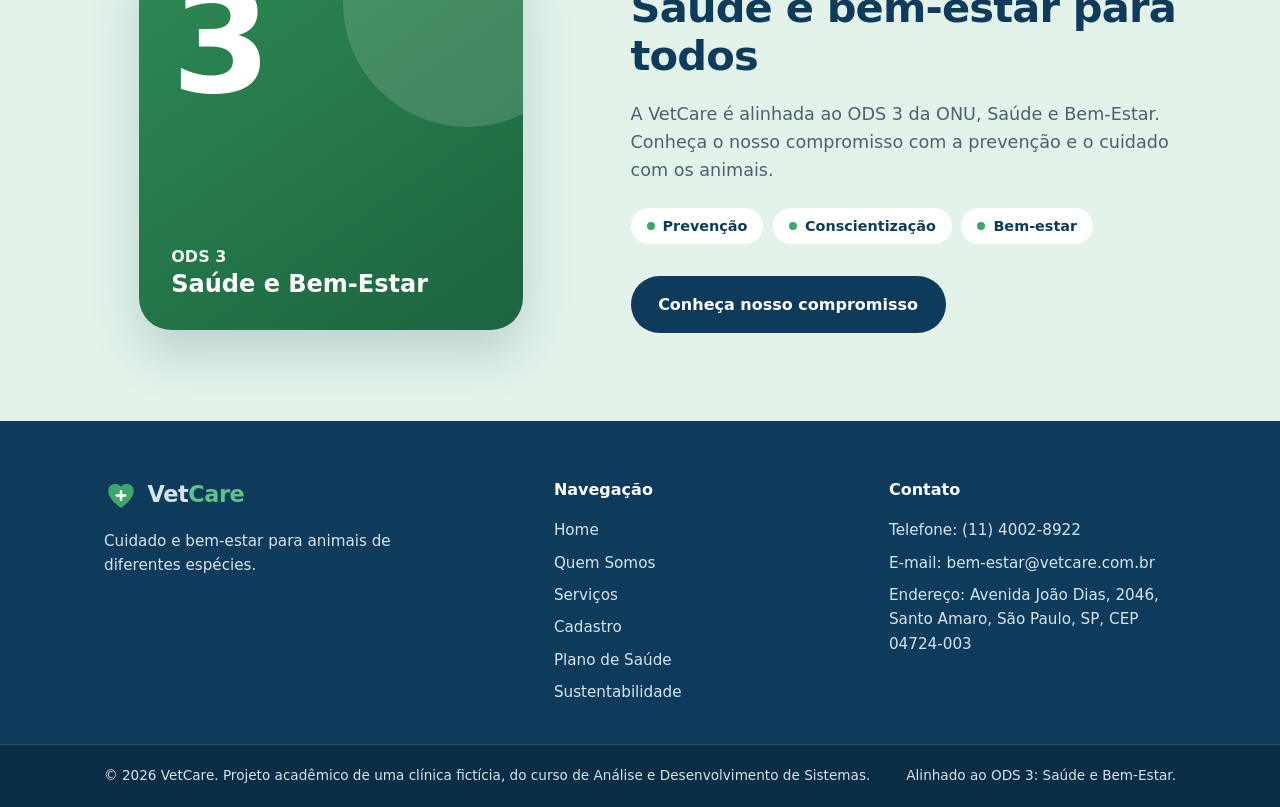
==== commit 9f1342b4: "Adiciona chamada para Sustentabilidade na Home" ====
--- a/site/index.html
+++ b/site/index.html
@@ -193,6 +193,34 @@
 
     </div>
   </section>
+    <!-- Chamada para Sustentabilidade -->
+  <section class="home-sustentabilidade" aria-labelledby="home-sust-titulo">
+    <div class="home-container home-sustentabilidade__grade">
+
+      <div class="home-ods" role="img" aria-label="Objetivo de Desenvolvimento Sustentável 3: Saúde e Bem-Estar">
+        <span class="home-ods__numero" aria-hidden="true">3</span>
+        <span class="home-ods__texto" aria-hidden="true">
+          <span class="home-ods__rotulo">ODS 3</span>
+          <span class="home-ods__titulo">Saúde e Bem-Estar</span>
+        </span>
+      </div>
+
+      <div class="home-sustentabilidade__texto">
+        <p class="home-rotulo">Sustentabilidade</p>
+        <h2 class="home-sustentabilidade__titulo" id="home-sust-titulo">Saúde e bem-estar para todos</h2>
+        <p class="home-sustentabilidade__paragrafo">
+          A VetCare é alinhada ao ODS 3 da ONU, Saúde e Bem-Estar. Conheça o nosso compromisso com a prevenção e o cuidado com os animais.
+        </p>
+        <ul class="home-chips">
+          <li>Prevenção</li>
+          <li>Conscientização</li>
+          <li>Bem-estar</li>
+        </ul>
+        <a href="sustentabilidade.html" class="home-botao home-botao--primario">Conheça nosso compromisso</a>
+      </div>
+
+    </div>
+  </section>
 </main>
   <footer class="rodape" data-include="components/footer.html"></footer>
   <script src="js/include.js" defer></script>
--- a/site/css/home.css
+++ b/site/css/home.css
@@ -560,4 +560,124 @@
   .home-plano__foto { aspect-ratio: 16 / 10; }
   .home-selo--topo { top: 0.75rem; right: 0.75rem; }
   .home-selo--base { bottom: 0.75rem; left: 0.75rem; }
+}
+/* ---------- Chamada para Sustentabilidade ---------- */
+.home-sustentabilidade {
+  padding-block: 5.5rem;
+  background: var(--cor-verde-claro);
+}
+
+.home-sustentabilidade__grade {
+  display: grid;
+  grid-template-columns: 5fr 6fr;
+  gap: 4.5rem;
+  align-items: center;
+}
+
+/* Selo do ODS 3 desenhado em CSS */
+.home-ods {
+  position: relative;
+  display: flex;
+  flex-direction: column;
+  justify-content: space-between;
+  width: 100%;
+  max-width: 24rem;
+  aspect-ratio: 1 / 1;
+  margin-inline: auto;
+  padding: 2rem;
+  overflow: hidden;
+  border-radius: 32px;
+  background: linear-gradient(145deg, var(--cor-verde-escuro), #1d6340);
+  color: var(--cor-branco);
+  box-shadow: 0 24px 50px rgba(14, 59, 92, 0.18);
+}
+/* Círculo decorativo no canto */
+.home-ods::after {
+  content: "";
+  position: absolute;
+  top: -18%;
+  right: -18%;
+  width: 65%;
+  aspect-ratio: 1 / 1;
+  border-radius: 50%;
+  background: rgba(255, 255, 255, 0.14);
+}
+.home-ods__numero,
+.home-ods__texto {
+  position: relative;
+  z-index: 1;
+}
+.home-ods__numero {
+  font-size: clamp(6rem, 12vw, 9rem);
+  font-weight: 800;
+  line-height: 0.9;
+  letter-spacing: -0.04em;
+}
+.home-ods__rotulo {
+  display: block;
+  font-size: 1rem;
+  font-weight: 700;
+  color: rgba(255, 255, 255, 0.9);
+}
+.home-ods__titulo {
+  display: block;
+  font-size: 1.5rem;
+  font-weight: 800;
+  line-height: 1.2;
+}
+
+.home-sustentabilidade__titulo {
+  margin: 0 0 1.25rem;
+  font-size: clamp(1.8rem, 3.4vw, 2.6rem);
+  font-weight: 800;
+  line-height: 1.15;
+  letter-spacing: -0.02em;
+  color: var(--cor-azul);
+}
+
+.home-sustentabilidade__paragrafo {
+  max-width: 34rem;
+  margin: 0 0 1.5rem;
+  font-size: 1.1rem;
+  color: var(--cor-texto-suave);
+}
+
+/* Chips de temas */
+.home-chips {
+  display: flex;
+  flex-wrap: wrap;
+  gap: 0.6rem;
+  margin: 0 0 2rem;
+  padding: 0;
+  list-style: none;
+}
+.home-chips li {
+  display: inline-flex;
+  align-items: center;
+  gap: 0.5rem;
+  padding: 0.4rem 1rem;
+  background: var(--cor-branco);
+  border-radius: 999px;
+  font-size: 0.9rem;
+  font-weight: 600;
+  color: var(--cor-azul);
+}
+.home-chips li::before {
+  content: "";
+  width: 0.5rem;
+  height: 0.5rem;
+  border-radius: 50%;
+  background: var(--cor-verde);
+}
+
+@media (max-width: 960px) {
+  .home-sustentabilidade { padding-block: 3.5rem; }
+  .home-sustentabilidade__grade {
+    grid-template-columns: 1fr;
+    gap: 2.5rem;
+  }
+  .home-ods {
+    max-width: 16rem;
+    margin-inline: 0;
+  }
 }
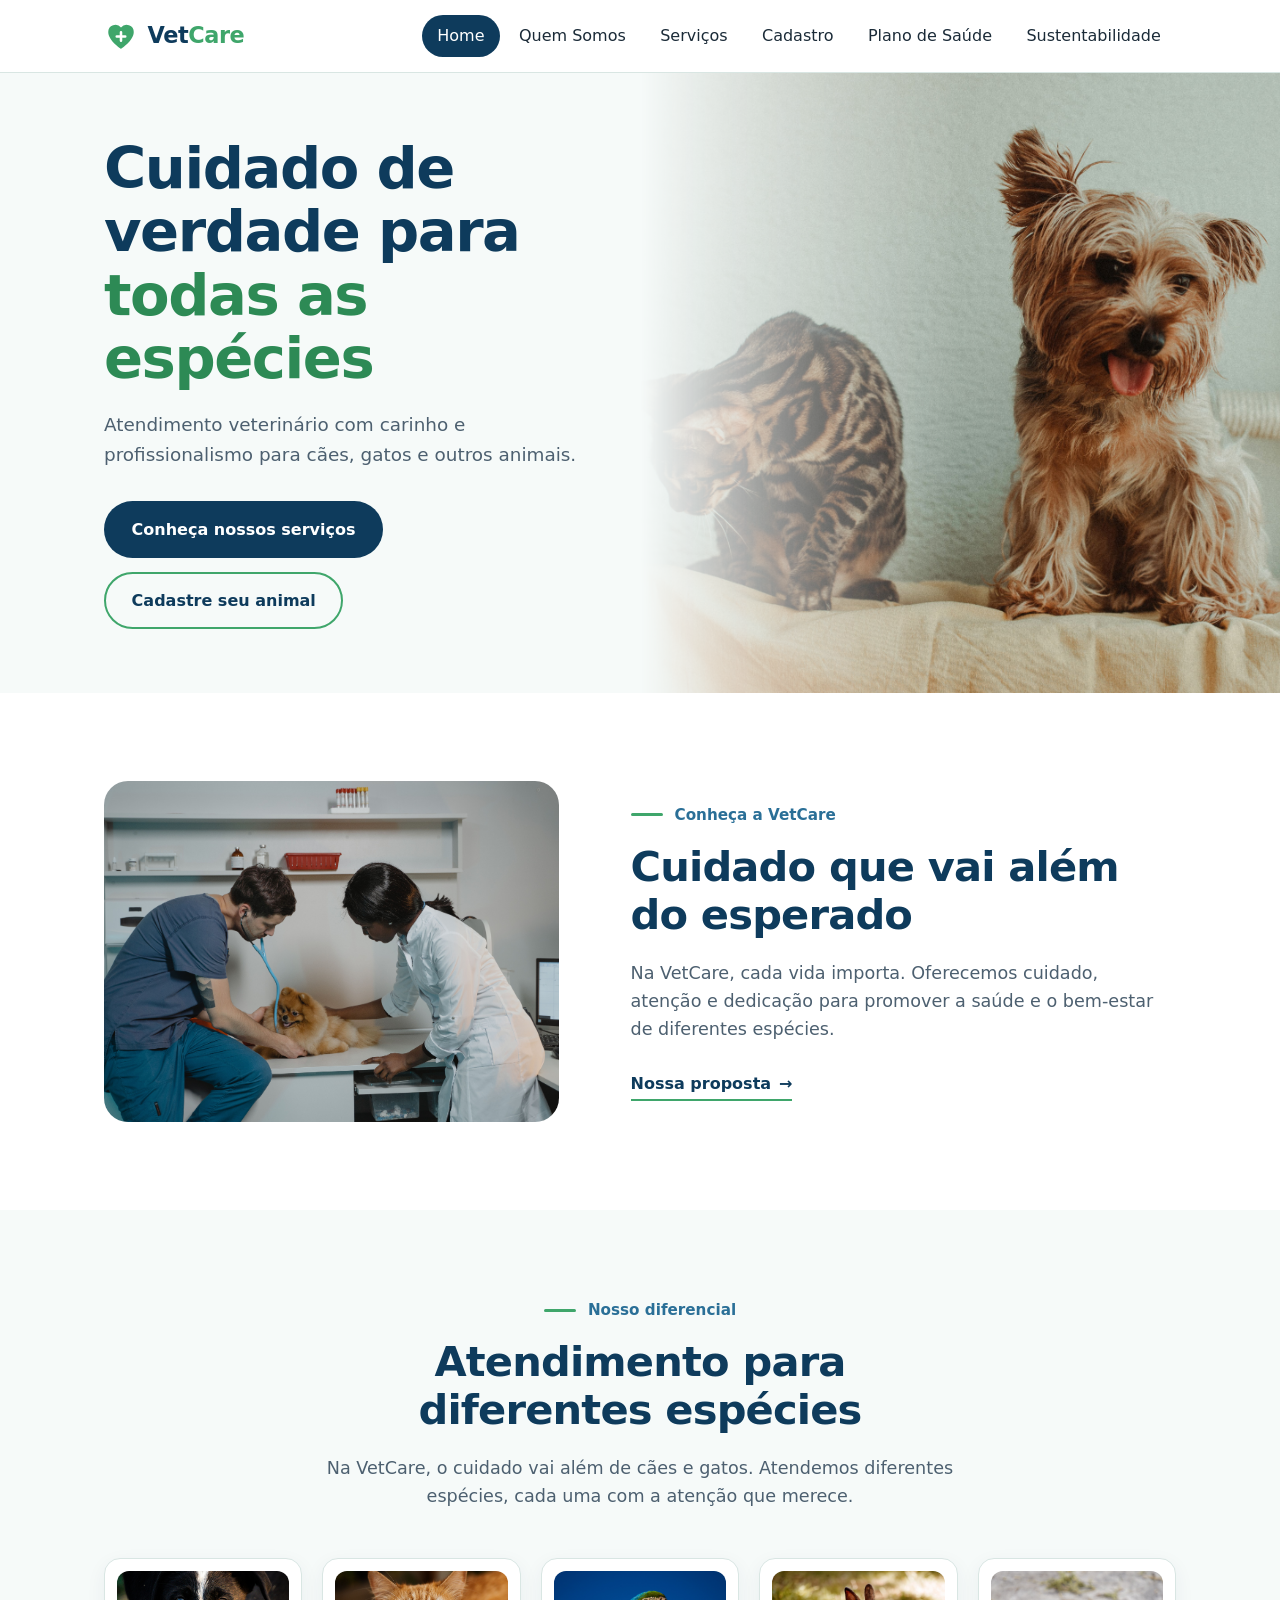
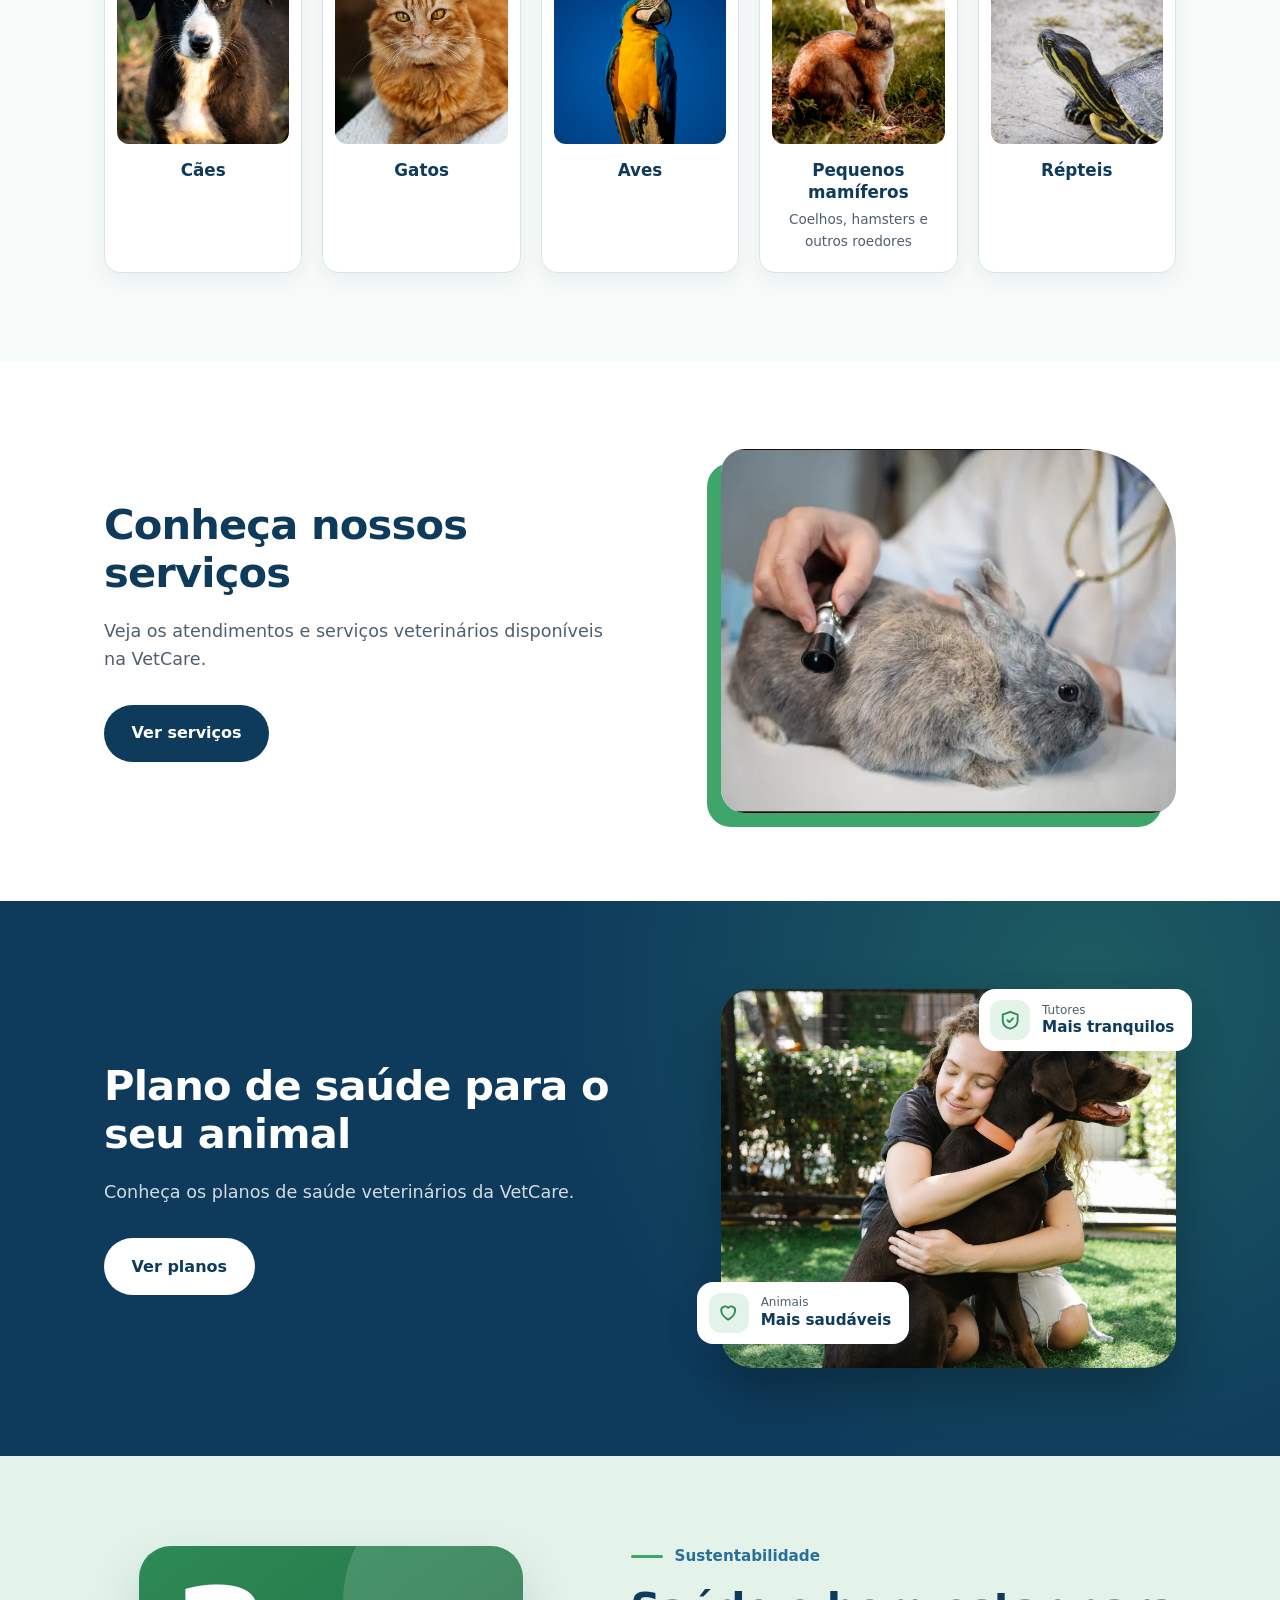
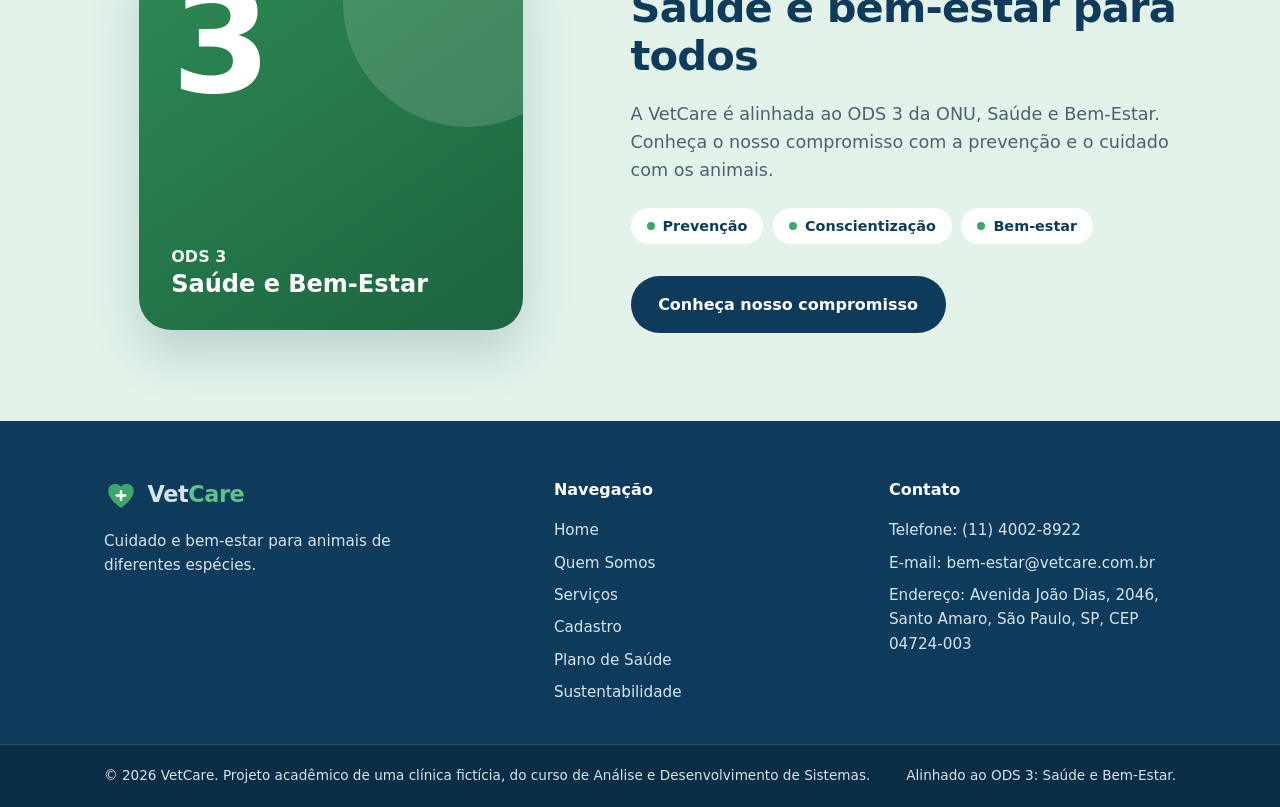
==== commit 6195cc5e: "Adiciona fotos na Home e ajusta cartao do Plano de Saude" ====
--- a/site/index.html
+++ b/site/index.html
@@ -33,27 +33,17 @@
       </div>
     </div>
 
-    <div class="home-hero__midia">
-      <!-- PROVISÓRIO: quando tiver a foto, apague a div abaixo e use no lugar:
-           <img class="home-hero__imagem" src="img/nome-da-foto.jpg" alt="Descreva o que aparece na foto"> -->
-      <div class="home-hero__placeholder" role="img" aria-label="Espaço reservado para a imagem de destaque">
-        <span>Espaço da imagem do Hero</span>
-      </div>
+     <div class="home-hero__midia">
+      <img class="home-hero__imagem" src="img/hero.jpg" alt="Um gato e um cachorro pequeno sentados lado a lado">
     </div>
   </section>
   <!-- Conheça a VetCare -->
   <section class="home-apresentacao" aria-labelledby="home-apresentacao-titulo">
     <div class="home-container home-apresentacao__grade">
 
-      <div class="home-apresentacao__midia">
-        <div class="home-apresentacao__foto">
-          <!-- PROVISÓRIO: quando tiver a foto, apague a div abaixo e use no lugar:
-               <img src="img/nome-da-foto.jpg" alt="Descreva o que aparece na foto"> -->
-          <div class="home-apresentacao__placeholder" role="img" aria-label="Espaço reservado para a imagem desta seção">
-            <span>Espaço da imagem</span>
-          </div>
-        </div>
-      </div>
+      <div class="home-apresentacao__foto">
+          <img src="img/cuidado.jpg" alt="Dois veterinários examinando um animal numa mesa de atendimento" loading="lazy">
+        </div>
 
       <div class="home-apresentacao__texto">
         <p class="home-rotulo">Conheça a VetCare</p>
@@ -78,35 +68,32 @@
         </p>
       </div>
 
-      <ul class="home-especies__lista">
-
-        <li class="home-especie">
-          <div class="home-especie__foto">
-            <!-- PROVISÓRIO: quando tiver a foto, troque a div abaixo por:
-                 <img src="img/caes.jpg" alt="">
-                 (alt vazio de propósito: o nome do grupo já aparece escrito no card) -->
-            <div class="home-especie__placeholder" aria-hidden="true"><span>Foto</span></div>
+            <ul class="home-especies__lista">
+
+        <li class="home-especie">
+          <div class="home-especie__foto">
+            <img src="img/cachorro.jpg" alt="" loading="lazy">
           </div>
           <h3 class="home-especie__nome">Cães</h3>
         </li>
 
         <li class="home-especie">
           <div class="home-especie__foto">
-            <div class="home-especie__placeholder" aria-hidden="true"><span>Foto</span></div>
+            <img src="img/gato.jpg" alt="" loading="lazy">
           </div>
           <h3 class="home-especie__nome">Gatos</h3>
         </li>
 
         <li class="home-especie">
           <div class="home-especie__foto">
-            <div class="home-especie__placeholder" aria-hidden="true"><span>Foto</span></div>
+            <img src="img/passaro.jpg" alt="" loading="lazy">
           </div>
           <h3 class="home-especie__nome">Aves</h3>
         </li>
 
         <li class="home-especie">
           <div class="home-especie__foto">
-            <div class="home-especie__placeholder" aria-hidden="true"><span>Foto</span></div>
+            <img src="img/mamifero.jpg" alt="" loading="lazy">
           </div>
           <h3 class="home-especie__nome">Pequenos mamíferos</h3>
           <p class="home-especie__detalhe">Coelhos, hamsters e outros roedores</p>
@@ -114,7 +101,7 @@
 
         <li class="home-especie">
           <div class="home-especie__foto">
-            <div class="home-especie__placeholder" aria-hidden="true"><span>Foto</span></div>
+            <img src="img/reptil.jpg" alt="" loading="lazy">
           </div>
           <h3 class="home-especie__nome">Répteis</h3>
         </li>
@@ -135,16 +122,12 @@
       </div>
 
       <div class="home-chamada-servicos__foto">
-        <!-- PROVISÓRIO: quando tiver a foto, apague a div abaixo e use no lugar:
-             <img src="img/nome-da-foto.jpg" alt="Descreva o que aparece na foto"> -->
-        <div class="home-chamada-servicos__placeholder" role="img" aria-label="Espaço reservado para a imagem desta seção">
-          <span>Espaço da imagem</span>
-        </div>
-      </div>
-
-    </div>
-  </section>
-   <!-- Chamada para Plano de Saúde -->
+        <img src="img/conheca.jpg" alt="Veterinária examinando um coelho com estetoscópio" loading="lazy">
+      </div>
+
+    </div>
+  </section>
+     <!-- Chamada para Plano de Saúde -->
   <section class="home-plano" aria-labelledby="home-plano-titulo">
     <div class="home-container home-plano__grade">
 
@@ -158,11 +141,7 @@
 
       <div class="home-plano__midia">
         <div class="home-plano__foto">
-          <!-- PROVISÓRIO: quando tiver a foto, apague a div abaixo e use no lugar:
-               <img src="img/nome-da-foto.jpg" alt="Descreva o que aparece na foto"> -->
-          <div class="home-plano__placeholder" role="img" aria-label="Espaço reservado para a imagem desta seção">
-            <span>Espaço da imagem</span>
-          </div>
+          <img src="img/planodesaude.jpg" alt="Mulher abraçando um cachorro na grama" loading="lazy">
         </div>
 
         <div class="home-selo home-selo--topo">
--- a/site/css/home.css
+++ b/site/css/home.css
@@ -520,7 +520,7 @@
   border-radius: 16px;
   box-shadow: 0 12px 30px rgba(14, 59, 92, 0.14);
 }
-.home-selo--topo { top: 1.5rem; right: -1rem; }
+.home-selo--topo { top: 0; right: -1rem; }
 .home-selo--base { bottom: 1.5rem; left: -1.5rem; }
 
 .home-selo__icone {
